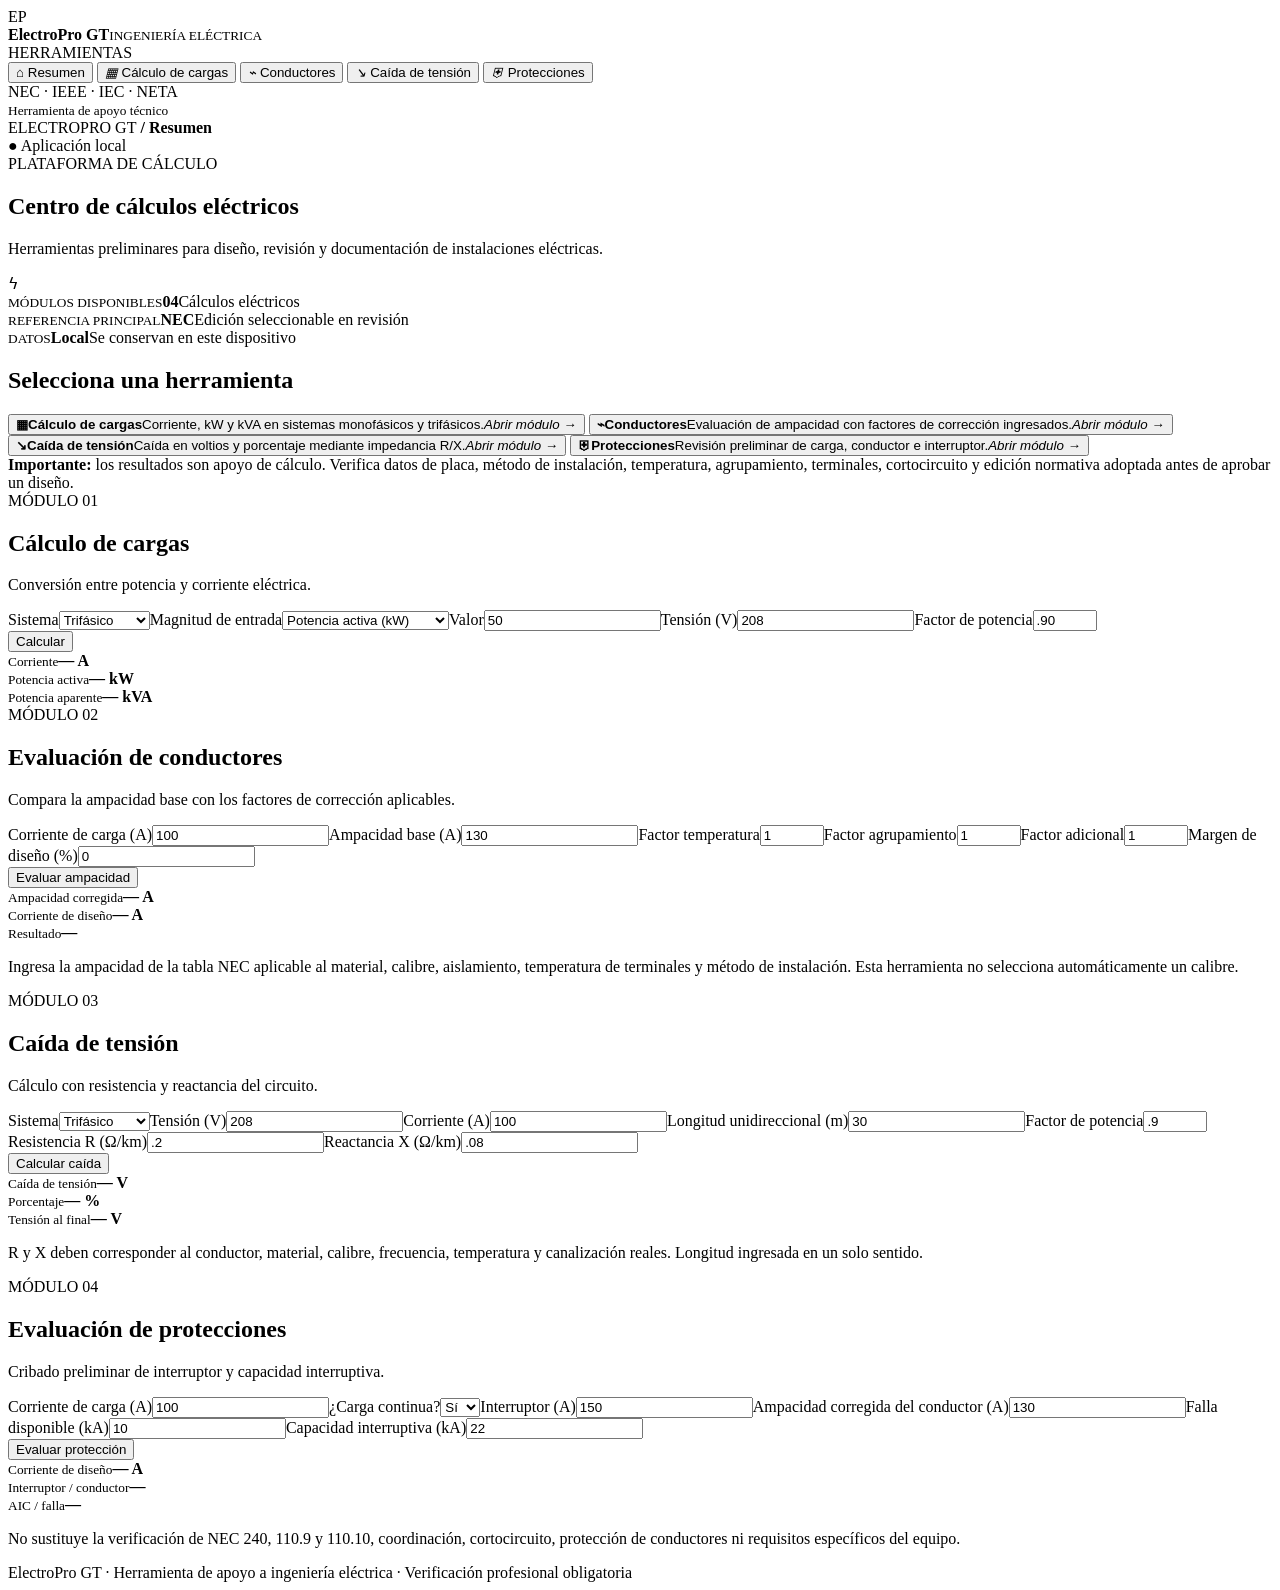
==== index.html @ a1b01190 "Create ElectroPro GT electrical calculations web app" ====
<!doctype html>
<html lang="es">
<head>
<meta charset="utf-8"><meta name="viewport" content="width=device-width,initial-scale=1">
<meta name="theme-color" content="#0b1220"><meta name="description" content="ElectroPro GT - Calculadora de ingeniería eléctrica">
<title>ElectroPro GT | Cálculos eléctricos</title>
<link rel="stylesheet" href="./styles.css">
</head>
<body>
<div class="app">
<aside class="sidebar"><div class="brand"><div class="mark">EP</div><div><b>Electro<span>Pro</span> GT</b><small>INGENIERÍA ELÉCTRICA</small></div></div>
<div class="section-label">HERRAMIENTAS</div><nav id="nav">
<button class="nav active" data-view="inicio"><i>⌂</i> Resumen</button>
<button class="nav" data-view="cargas"><i>▦</i> Cálculo de cargas</button>
<button class="nav" data-view="conductores"><i>⌁</i> Conductores</button>
<button class="nav" data-view="caida"><i>↘</i> Caída de tensión</button>
<button class="nav" data-view="protecciones"><i>⛨</i> Protecciones</button>
</nav><div class="side-foot">NEC · IEEE · IEC · NETA<br><small>Herramienta de apoyo técnico</small></div></aside>
<main><header><div><span class="crumb">ELECTROPRO GT</span><b id="pageTitle"> / Resumen</b></div><span class="online">● Aplicación local</span></header>
<div class="content">
<section class="view show" id="inicio"><div class="hero"><div><span class="eyebrow">PLATAFORMA DE CÁLCULO</span><h1>Centro de cálculos eléctricos</h1><p>Herramientas preliminares para diseño, revisión y documentación de instalaciones eléctricas.</p></div><div class="hero-icon">ϟ</div></div>
<div class="stats"><article><small>MÓDULOS DISPONIBLES</small><strong>04</strong><span>Cálculos eléctricos</span></article><article><small>REFERENCIA PRINCIPAL</small><strong>NEC</strong><span>Edición seleccionable en revisión</span></article><article><small>DATOS</small><strong>Local</strong><span>Se conservan en este dispositivo</span></article></div>
<h2 class="subhead">Selecciona una herramienta</h2><div class="tiles">
<button class="tile" data-go="cargas"><b>▦</b><strong>Cálculo de cargas</strong><span>Corriente, kW y kVA en sistemas monofásicos y trifásicos.</span><em>Abrir módulo →</em></button>
<button class="tile" data-go="conductores"><b>⌁</b><strong>Conductores</strong><span>Evaluación de ampacidad con factores de corrección ingresados.</span><em>Abrir módulo →</em></button>
<button class="tile" data-go="caida"><b>↘</b><strong>Caída de tensión</strong><span>Caída en voltios y porcentaje mediante impedancia R/X.</span><em>Abrir módulo →</em></button>
<button class="tile" data-go="protecciones"><b>⛨</b><strong>Protecciones</strong><span>Revisión preliminar de carga, conductor e interruptor.</span><em>Abrir módulo →</em></button>
</div><div class="notice"><b>Importante:</b> los resultados son apoyo de cálculo. Verifica datos de placa, método de instalación, temperatura, agrupamiento, terminales, cortocircuito y edición normativa adoptada antes de aprobar un diseño.</div></section>
<section class="view" id="cargas"><div class="heading"><div><span class="eyebrow">MÓDULO 01</span><h1>Cálculo de cargas</h1><p>Conversión entre potencia y corriente eléctrica.</p></div></div>
<div class="panel"><div class="form-grid"><label>Sistema<select id="loadPhase"><option value="1">Monofásico</option><option value="3" selected>Trifásico</option></select></label><label>Magnitud de entrada<select id="loadMode"><option value="kw">Potencia activa (kW)</option><option value="kva">Potencia aparente (kVA)</option><option value="a">Corriente (A)</option></select></label><label>Valor<input id="loadValue" type="number" min="0" step="any" value="50"></label><label>Tensión (V)<input id="loadVoltage" type="number" min="1" value="208"></label><label>Factor de potencia<input id="loadPf" type="number" min=".01" max="1" step=".01" value=".90"></label></div><button class="primary" id="calcLoad">Calcular</button><div class="results" id="loadResult"><div><small>Corriente</small><strong>— A</strong></div><div><small>Potencia activa</small><strong>— kW</strong></div><div><small>Potencia aparente</small><strong>— kVA</strong></div></div></div></section>
<section class="view" id="conductores"><div class="heading"><div><span class="eyebrow">MÓDULO 02</span><h1>Evaluación de conductores</h1><p>Compara la ampacidad base con los factores de corrección aplicables.</p></div></div>
<div class="panel"><div class="form-grid"><label>Corriente de carga (A)<input id="condLoad" type="number" min="0" value="100"></label><label>Ampacidad base (A)<input id="condBase" type="number" min="0" value="130"></label><label>Factor temperatura<input id="condTemp" type="number" min="0" max="1" step=".01" value="1"></label><label>Factor agrupamiento<input id="condGroup" type="number" min="0" max="1" step=".01" value="1"></label><label>Factor adicional<input id="condOther" type="number" min="0" max="1" step=".01" value="1"></label><label>Margen de diseño (%)<input id="condMargin" type="number" min="0" value="0"></label></div><button class="primary" id="calcCond">Evaluar ampacidad</button><div class="results" id="condResult"><div><small>Ampacidad corregida</small><strong>— A</strong></div><div><small>Corriente de diseño</small><strong>— A</strong></div><div><small>Resultado</small><strong>—</strong></div></div><p class="hint">Ingresa la ampacidad de la tabla NEC aplicable al material, calibre, aislamiento, temperatura de terminales y método de instalación. Esta herramienta no selecciona automáticamente un calibre.</p></div></section>
<section class="view" id="caida"><div class="heading"><div><span class="eyebrow">MÓDULO 03</span><h1>Caída de tensión</h1><p>Cálculo con resistencia y reactancia del circuito.</p></div></div>
<div class="panel"><div class="form-grid"><label>Sistema<select id="vdPhase"><option value="1">Monofásico</option><option value="3" selected>Trifásico</option></select></label><label>Tensión (V)<input id="vdVoltage" type="number" min="1" value="208"></label><label>Corriente (A)<input id="vdCurrent" type="number" min="0" value="100"></label><label>Longitud unidireccional (m)<input id="vdLength" type="number" min="0" value="30"></label><label>Factor de potencia<input id="vdPf" type="number" min="0" max="1" step=".01" value=".9"></label><label>Resistencia R (Ω/km)<input id="vdR" type="number" min="0" step=".001" value=".2"></label><label>Reactancia X (Ω/km)<input id="vdX" type="number" min="0" step=".001" value=".08"></label></div><button class="primary" id="calcVd">Calcular caída</button><div class="results" id="vdResult"><div><small>Caída de tensión</small><strong>— V</strong></div><div><small>Porcentaje</small><strong>— %</strong></div><div><small>Tensión al final</small><strong>— V</strong></div></div><p class="hint">R y X deben corresponder al conductor, material, calibre, frecuencia, temperatura y canalización reales. Longitud ingresada en un solo sentido.</p></div></section>
<section class="view" id="protecciones"><div class="heading"><div><span class="eyebrow">MÓDULO 04</span><h1>Evaluación de protecciones</h1><p>Cribado preliminar de interruptor y capacidad interruptiva.</p></div></div>
<div class="panel"><div class="form-grid"><label>Corriente de carga (A)<input id="prLoad" type="number" min="0" value="100"></label><label>¿Carga continua?<select id="prContinuous"><option value="yes">Sí</option><option value="no">No</option></select></label><label>Interruptor (A)<input id="prBreaker" type="number" min="0" value="150"></label><label>Ampacidad corregida del conductor (A)<input id="prAmpacity" type="number" min="0" value="130"></label><label>Falla disponible (kA)<input id="prFault" type="number" min="0" step=".1" value="10"></label><label>Capacidad interruptiva (kA)<input id="prAic" type="number" min="0" step=".1" value="22"></label></div><button class="primary" id="calcPr">Evaluar protección</button><div class="results" id="prResult"><div><small>Corriente de diseño</small><strong>— A</strong></div><div><small>Interruptor / conductor</small><strong>—</strong></div><div><small>AIC / falla</small><strong>—</strong></div></div><p class="hint">No sustituye la verificación de NEC 240, 110.9 y 110.10, coordinación, cortocircuito, protección de conductores ni requisitos específicos del equipo.</p></div></section>
<footer>ElectroPro GT · Herramienta de apoyo a ingeniería eléctrica · Verificación profesional obligatoria</footer>
</div></main></div><script src="./app.js"></script></body></html>
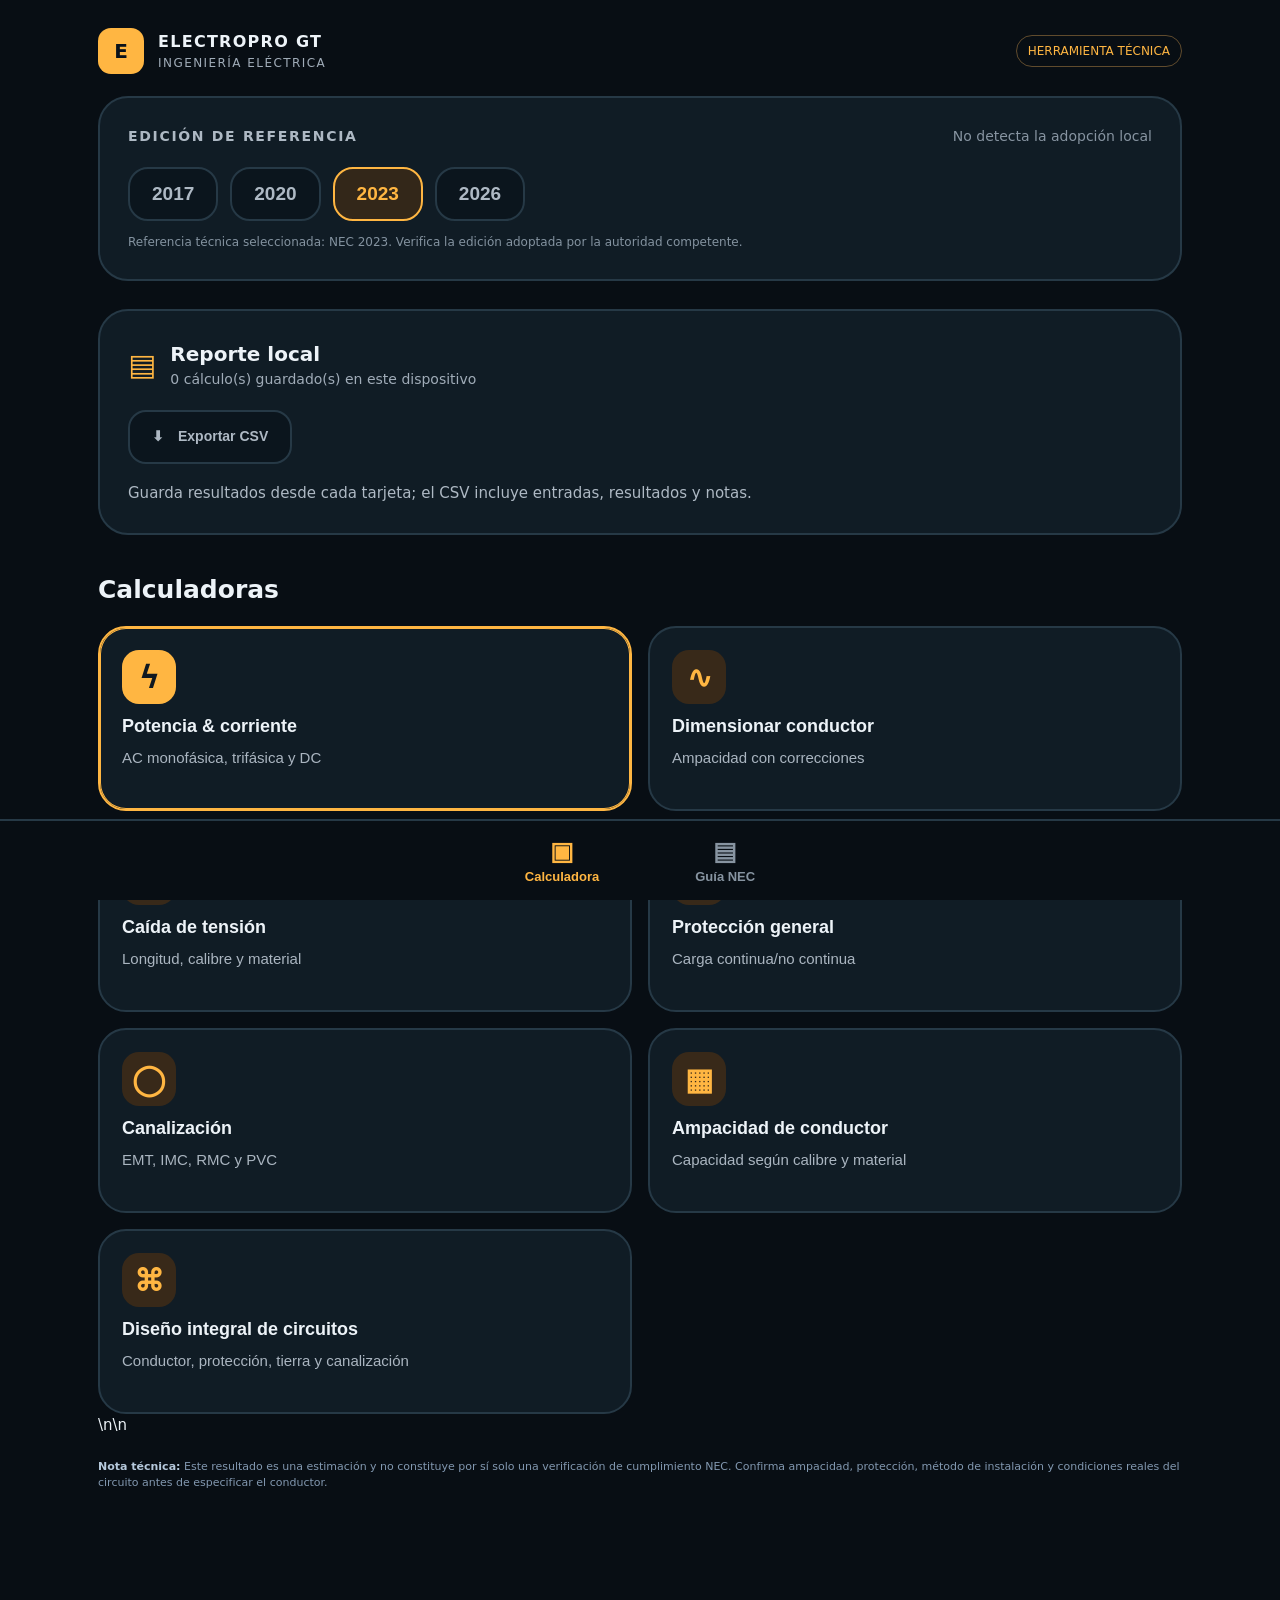
==== commit b597b8cc: "Restaurar diseño original ElectroPro GT de seis calculadoras" ====
--- a/index.html
+++ b/index.html
@@ -2,37 +2,554 @@
 <html lang="es">
 <head>
 <meta charset="utf-8"><meta name="viewport" content="width=device-width,initial-scale=1">
-<meta name="theme-color" content="#0b1220"><meta name="description" content="ElectroPro GT - Calculadora de ingeniería eléctrica">
-<title>ElectroPro GT | Cálculos eléctricos</title>
-<link rel="stylesheet" href="./styles.css">
+<meta name="theme-color" content="#071426"><meta name="description" content="ElectroPro GT — cálculo de caída de tensión en conductores eléctricos.">
+<title>ElectroPro GT | Conductores</title>
+<style>
+:root{color-scheme:dark;--bg:#07111f;--panel:#101f32;--panel2:#142740;--line:#29415c;--text:#edf4fb;--muted:#9eb1c7;--blue:#35a7ff;--cyan:#55d5e8;--green:#43d19e;--warn:#ffc66d}
+*{box-sizing:border-box}body{margin:0;background:radial-gradient(ellipse at 80% 0%,#153454 0%,transparent 42%),var(--bg);color:var(--text);font:15px/1.5 system-ui,-apple-system,Segoe UI,Roboto,Arial,sans-serif}
+.wrap{max-width:1040px;margin:auto;padding:24px 18px 48px}.top{display:flex;align-items:center;gap:14px;margin-bottom:28px}.logo{width:46px;height:46px;border-radius:13px;background:linear-gradient(145deg,#147bc4,#0d3559);display:grid;place-items:center;font-weight:900;font-size:20px;color:white;box-shadow:0 8px 25px #0005}.brand{font-weight:800;letter-spacing:.08em;font-size:16px}.subbrand{color:var(--muted);font-size:12px;letter-spacing:.12em}.tag{margin-left:auto;border:1px solid var(--line);border-radius:999px;padding:6px 11px;color:var(--cyan);font-size:12px}
+h1{font-size:clamp(27px,4vw,38px);line-height:1.12;margin:0 0 9px}.intro{color:var(--muted);max-width:680px;margin:0 0 25px}.layout{display:grid;grid-template-columns:1.15fr .85fr;gap:18px}.card{background:linear-gradient(160deg,#12243a,#0d1a2b);border:1px solid var(--line);border-radius:18px;padding:22px;box-shadow:0 18px 45px #0002}.card h2{font-size:16px;margin:0 0 18px}.fields{display:grid;grid-template-columns:1fr 1fr;gap:15px}.field{min-width:0}.field.full{grid-column:1/-1}label{display:block;color:#c5d4e4;font-size:13px;margin:0 0 7px}input,select{width:100%;background:#081626;color:var(--text);border:1px solid #34506c;border-radius:10px;padding:12px 11px;font:inherit;outline:none}input:focus,select:focus{border-color:var(--blue);box-shadow:0 0 0 3px #35a7ff22}.hint{font-size:11px;color:var(--muted);margin-top:5px}.actions{display:flex;gap:10px;margin-top:19px;flex-wrap:wrap}button{border:0;border-radius:10px;padding:12px 17px;font-weight:750;font-size:14px;cursor:pointer}.primary{background:linear-gradient(100deg,#168de0,#20b5d1);color:#031321}.secondary{background:#1a2e45;color:#d7e5f3;border:1px solid var(--line)}.result{display:flex;flex-direction:column;gap:14px}.metric{background:#091827;border:1px solid var(--line);border-radius:13px;padding:16px}.metric .k{font-size:12px;color:var(--muted)}.metric .v{font-size:clamp(25px,4vw,34px);font-weight:800;letter-spacing:-.03em;margin-top:3px}.metric .unit{font-size:13px;color:var(--muted);font-weight:500}.split{display:grid;grid-template-columns:1fr 1fr;gap:10px}.note{border-left:3px solid var(--cyan);padding:10px 12px;background:#0b1c2d;border-radius:0 9px 9px 0;color:var(--muted);font-size:12px}.status{font-size:13px;color:var(--green);font-weight:700}.status.warn{color:var(--warn)}.foot{margin-top:22px;color:#8298b0;font-size:11px}.foot strong{color:#b6c9dc}.hidden{display:none}
+:root{--bg:#080e14;--panel:#101c25;--panel2:#172630;--line:#263946;--text:#edf3f8;--muted:#a0acb8;--accent:#ffb642;--accent-dark:#382716}
+body{background:#080e14}
+.wrap{max-width:1120px;padding:28px 18px 110px}
+.top{margin-bottom:22px}.logo{background:var(--accent);color:#09111a;box-shadow:none}.tag{color:var(--accent);border-color:#604b2d}
+.reference-card,.report-card{background:#101c25;border:2px solid #263946;border-radius:30px;padding:28px;margin:0 0 28px}
+.reference-head{display:flex;justify-content:space-between;gap:12px;color:#aeb9c4;font-size:14px;letter-spacing:.12em}
+.reference-head span{letter-spacing:0;color:#8794a1}
+.edition-list{display:flex;gap:12px;flex-wrap:wrap;margin-top:20px}
+.edition{background:#0b151d;border:2px solid #263946;color:#aeb9c4;border-radius:20px;padding:14px 22px;font-size:19px}
+.edition.active{border-color:var(--accent);background:#332719;color:var(--accent)}
+.edition-note{font-size:12px;color:#8493a0;margin-top:12px}
+.report-heading{display:flex;align-items:center;gap:14px;font-size:20px}.report-heading>div>div{font-size:14px;color:var(--muted);font-weight:400}
+.report-icon{font-size:30px;color:var(--accent)}.export-btn{margin-top:20px;background:#0b151d;color:#aeb9c4;border:2px solid #263946;border-radius:18px;padding:16px 22px}
+.report-card p{color:#aeb9c4;margin:18px 0 0}
+.section-title{font-size:25px;margin:36px 0 18px}
+.calculator-grid{display:grid;grid-template-columns:repeat(2,minmax(0,1fr));gap:16px}
+.calc-tile{min-height:185px;text-align:left;background:#101c25;border:2px solid #263946;border-radius:28px;padding:22px;display:flex;flex-direction:column;align-items:flex-start;gap:12px;color:var(--text)}
+.calc-tile.selected{border-color:var(--accent);box-shadow:inset 0 0 0 1px var(--accent)}
+.tile-icon{width:54px;height:54px;border-radius:17px;background:#382919;color:var(--accent);display:grid;place-items:center;font-size:30px;font-weight:800}
+.calc-tile.selected .tile-icon{background:var(--accent);color:#101820}
+.calc-tile strong{font-size:18px}.calc-tile>span:last-child{font-size:15px;color:#aab5c0;font-weight:400}
+.conduit-row{display:grid;grid-template-columns:1.1fr 1.2fr .8fr auto;gap:10px;align-items:end;padding:12px;background:#0b151d;border:1px solid #263946;border-radius:14px;margin-top:10px}
+.conduit-row label{font-size:12px}.conduit-row button{padding:10px 13px}.conduit-rows{width:100%}
+@media(max-width:520px){.conduit-row{grid-template-columns:1fr 1fr}.conduit-row .field:first-child{grid-column:1/-1}}
+.workspace-head{display:flex;align-items:center;gap:14px;flex-wrap:wrap;margin:12px 0 18px}.workspace-head span{font-weight:800;font-size:19px;flex:1}.save-result{background:var(--accent);color:#101820}
+.bottom-nav{position:fixed;z-index:20;bottom:0;left:0;right:0;display:flex;justify-content:center;gap:60px;background:#080e14;border-top:2px solid #263946;padding:12px 18px calc(12px + env(safe-area-inset-bottom))}
+.nav-item{background:transparent;color:#8794a1;display:flex;flex-direction:column;align-items:center;gap:3px;padding:4px 18px;font-size:13px}
+.nav-item span{font-size:25px}.nav-item.active{color:var(--accent)}
+.guide-panel{margin-top:16px}.guide-item{padding:15px 4px;border-bottom:1px solid #263946;display:flex;flex-direction:column;gap:4px}.guide-item span{color:var(--muted);font-size:14px}
+#calculatorWorkspace>.card,#calculatorWorkspace>section{margin-top:16px}
+@media(max-width:760px){.wrap{padding:18px 14px 110px}.reference-card,.report-card{padding:22px;border-radius:26px}.calculator-grid{gap:12px}.calc-tile{min-height:170px;padding:18px;border-radius:24px}.calc-tile strong{font-size:16px}.calc-tile>span:last-child{font-size:13px}.reference-head{font-size:12px}.edition{padding:12px 18px}}
+@media(max-width:420px){.calculator-grid{grid-template-columns:repeat(2,minmax(0,1fr))}.calc-tile{min-height:170px;padding:14px}.tile-icon{width:48px;height:48px}.edition-list{gap:8px}.edition{padding:10px 14px;font-size:16px}.workspace-head span{flex-basis:100%}}
+@media(max-width:760px){.layout{grid-template-columns:1fr}.wrap{padding:18px 14px 36px}.card{padding:18px}.tag{font-size:10px}.fields{gap:12px}}
+@media(max-width:420px){.fields{grid-template-columns:1fr}.field.full{grid-column:auto}.tag{display:none}}
+</style>
 </head>
-<body>
-<div class="app">
-<aside class="sidebar"><div class="brand"><div class="mark">EP</div><div><b>Electro<span>Pro</span> GT</b><small>INGENIERÍA ELÉCTRICA</small></div></div>
-<div class="section-label">HERRAMIENTAS</div><nav id="nav">
-<button class="nav active" data-view="inicio"><i>⌂</i> Resumen</button>
-<button class="nav" data-view="cargas"><i>▦</i> Cálculo de cargas</button>
-<button class="nav" data-view="conductores"><i>⌁</i> Conductores</button>
-<button class="nav" data-view="caida"><i>↘</i> Caída de tensión</button>
-<button class="nav" data-view="protecciones"><i>⛨</i> Protecciones</button>
-</nav><div class="side-foot">NEC · IEEE · IEC · NETA<br><small>Herramienta de apoyo técnico</small></div></aside>
-<main><header><div><span class="crumb">ELECTROPRO GT</span><b id="pageTitle"> / Resumen</b></div><span class="online">● Aplicación local</span></header>
-<div class="content">
-<section class="view show" id="inicio"><div class="hero"><div><span class="eyebrow">PLATAFORMA DE CÁLCULO</span><h1>Centro de cálculos eléctricos</h1><p>Herramientas preliminares para diseño, revisión y documentación de instalaciones eléctricas.</p></div><div class="hero-icon">ϟ</div></div>
-<div class="stats"><article><small>MÓDULOS DISPONIBLES</small><strong>04</strong><span>Cálculos eléctricos</span></article><article><small>REFERENCIA PRINCIPAL</small><strong>NEC</strong><span>Edición seleccionable en revisión</span></article><article><small>DATOS</small><strong>Local</strong><span>Se conservan en este dispositivo</span></article></div>
-<h2 class="subhead">Selecciona una herramienta</h2><div class="tiles">
-<button class="tile" data-go="cargas"><b>▦</b><strong>Cálculo de cargas</strong><span>Corriente, kW y kVA en sistemas monofásicos y trifásicos.</span><em>Abrir módulo →</em></button>
-<button class="tile" data-go="conductores"><b>⌁</b><strong>Conductores</strong><span>Evaluación de ampacidad con factores de corrección ingresados.</span><em>Abrir módulo →</em></button>
-<button class="tile" data-go="caida"><b>↘</b><strong>Caída de tensión</strong><span>Caída en voltios y porcentaje mediante impedancia R/X.</span><em>Abrir módulo →</em></button>
-<button class="tile" data-go="protecciones"><b>⛨</b><strong>Protecciones</strong><span>Revisión preliminar de carga, conductor e interruptor.</span><em>Abrir módulo →</em></button>
-</div><div class="notice"><b>Importante:</b> los resultados son apoyo de cálculo. Verifica datos de placa, método de instalación, temperatura, agrupamiento, terminales, cortocircuito y edición normativa adoptada antes de aprobar un diseño.</div></section>
-<section class="view" id="cargas"><div class="heading"><div><span class="eyebrow">MÓDULO 01</span><h1>Cálculo de cargas</h1><p>Conversión entre potencia y corriente eléctrica.</p></div></div>
-<div class="panel"><div class="form-grid"><label>Sistema<select id="loadPhase"><option value="1">Monofásico</option><option value="3" selected>Trifásico</option></select></label><label>Magnitud de entrada<select id="loadMode"><option value="kw">Potencia activa (kW)</option><option value="kva">Potencia aparente (kVA)</option><option value="a">Corriente (A)</option></select></label><label>Valor<input id="loadValue" type="number" min="0" step="any" value="50"></label><label>Tensión (V)<input id="loadVoltage" type="number" min="1" value="208"></label><label>Factor de potencia<input id="loadPf" type="number" min=".01" max="1" step=".01" value=".90"></label></div><button class="primary" id="calcLoad">Calcular</button><div class="results" id="loadResult"><div><small>Corriente</small><strong>— A</strong></div><div><small>Potencia activa</small><strong>— kW</strong></div><div><small>Potencia aparente</small><strong>— kVA</strong></div></div></div></section>
-<section class="view" id="conductores"><div class="heading"><div><span class="eyebrow">MÓDULO 02</span><h1>Evaluación de conductores</h1><p>Compara la ampacidad base con los factores de corrección aplicables.</p></div></div>
-<div class="panel"><div class="form-grid"><label>Corriente de carga (A)<input id="condLoad" type="number" min="0" value="100"></label><label>Ampacidad base (A)<input id="condBase" type="number" min="0" value="130"></label><label>Factor temperatura<input id="condTemp" type="number" min="0" max="1" step=".01" value="1"></label><label>Factor agrupamiento<input id="condGroup" type="number" min="0" max="1" step=".01" value="1"></label><label>Factor adicional<input id="condOther" type="number" min="0" max="1" step=".01" value="1"></label><label>Margen de diseño (%)<input id="condMargin" type="number" min="0" value="0"></label></div><button class="primary" id="calcCond">Evaluar ampacidad</button><div class="results" id="condResult"><div><small>Ampacidad corregida</small><strong>— A</strong></div><div><small>Corriente de diseño</small><strong>— A</strong></div><div><small>Resultado</small><strong>—</strong></div></div><p class="hint">Ingresa la ampacidad de la tabla NEC aplicable al material, calibre, aislamiento, temperatura de terminales y método de instalación. Esta herramienta no selecciona automáticamente un calibre.</p></div></section>
-<section class="view" id="caida"><div class="heading"><div><span class="eyebrow">MÓDULO 03</span><h1>Caída de tensión</h1><p>Cálculo con resistencia y reactancia del circuito.</p></div></div>
-<div class="panel"><div class="form-grid"><label>Sistema<select id="vdPhase"><option value="1">Monofásico</option><option value="3" selected>Trifásico</option></select></label><label>Tensión (V)<input id="vdVoltage" type="number" min="1" value="208"></label><label>Corriente (A)<input id="vdCurrent" type="number" min="0" value="100"></label><label>Longitud unidireccional (m)<input id="vdLength" type="number" min="0" value="30"></label><label>Factor de potencia<input id="vdPf" type="number" min="0" max="1" step=".01" value=".9"></label><label>Resistencia R (Ω/km)<input id="vdR" type="number" min="0" step=".001" value=".2"></label><label>Reactancia X (Ω/km)<input id="vdX" type="number" min="0" step=".001" value=".08"></label></div><button class="primary" id="calcVd">Calcular caída</button><div class="results" id="vdResult"><div><small>Caída de tensión</small><strong>— V</strong></div><div><small>Porcentaje</small><strong>— %</strong></div><div><small>Tensión al final</small><strong>— V</strong></div></div><p class="hint">R y X deben corresponder al conductor, material, calibre, frecuencia, temperatura y canalización reales. Longitud ingresada en un solo sentido.</p></div></section>
-<section class="view" id="protecciones"><div class="heading"><div><span class="eyebrow">MÓDULO 04</span><h1>Evaluación de protecciones</h1><p>Cribado preliminar de interruptor y capacidad interruptiva.</p></div></div>
-<div class="panel"><div class="form-grid"><label>Corriente de carga (A)<input id="prLoad" type="number" min="0" value="100"></label><label>¿Carga continua?<select id="prContinuous"><option value="yes">Sí</option><option value="no">No</option></select></label><label>Interruptor (A)<input id="prBreaker" type="number" min="0" value="150"></label><label>Ampacidad corregida del conductor (A)<input id="prAmpacity" type="number" min="0" value="130"></label><label>Falla disponible (kA)<input id="prFault" type="number" min="0" step=".1" value="10"></label><label>Capacidad interruptiva (kA)<input id="prAic" type="number" min="0" step=".1" value="22"></label></div><button class="primary" id="calcPr">Evaluar protección</button><div class="results" id="prResult"><div><small>Corriente de diseño</small><strong>— A</strong></div><div><small>Interruptor / conductor</small><strong>—</strong></div><div><small>AIC / falla</small><strong>—</strong></div></div><p class="hint">No sustituye la verificación de NEC 240, 110.9 y 110.10, coordinación, cortocircuito, protección de conductores ni requisitos específicos del equipo.</p></div></section>
-<footer>ElectroPro GT · Herramienta de apoyo a ingeniería eléctrica · Verificación profesional obligatoria</footer>
-</div></main></div><script src="./app.js"></script></body></html>+<body><main class="wrap">
+<header class="top"><div class="logo">E</div><div><div class="brand">ELECTROPRO GT</div><div class="subbrand">INGENIERÍA ELÉCTRICA</div></div><div class="tag">HERRAMIENTA TÉCNICA</div></header>
+<section id="homeDashboard">
+<div class="reference-card">
+<div class="reference-head"><strong>EDICIÓN DE REFERENCIA</strong><span>No detecta la adopción local</span></div>
+<div class="edition-list">
+<button class="edition" data-edition="2017">2017</button><button class="edition" data-edition="2020">2020</button><button class="edition active" data-edition="2023">2023</button><button class="edition" data-edition="2026">2026</button>
+</div>
+<div class="edition-note" id="editionNote">Referencia técnica seleccionada: NEC 2023. Verifica la edición adoptada por la autoridad competente.</div>
+</div>
+<div class="report-card">
+<div class="report-heading"><span class="report-icon">▤</span><div><strong>Reporte local</strong><div id="savedCount">0 cálculo(s) guardado(s) en este dispositivo</div></div></div>
+<button class="export-btn" id="exportCsv">⬇　Exportar CSV</button>
+<p>Guarda resultados desde cada tarjeta; el CSV incluye entradas, resultados y notas.</p>
+</div>
+<h2 class="section-title">Calculadoras</h2>
+<div class="calculator-grid">
+<button class="calc-tile selected" data-panel="power"><span class="tile-icon">ϟ</span><strong>Potencia &amp; corriente</strong><span>AC monofásica, trifásica y DC</span></button>
+<button class="calc-tile" data-panel="correction"><span class="tile-icon">∿</span><strong>Dimensionar conductor</strong><span>Ampacidad con correcciones</span></button>
+<button class="calc-tile" data-panel="voltage"><span class="tile-icon">⌁</span><strong>Caída de tensión</strong><span>Longitud, calibre y material</span></button>
+<button class="calc-tile" data-panel="protection"><span class="tile-icon">⬟</span><strong>Protección general</strong><span>Carga continua/no continua</span></button>
+<button class="calc-tile" data-panel="conduit"><span class="tile-icon">◯</span><strong>Canalización</strong><span>EMT, IMC, RMC y PVC</span></button>
+<button class="calc-tile" data-panel="ampacity"><span class="tile-icon">▦</span><strong>Ampacidad de conductor</strong><span>Capacidad según calibre y material</span></button>
+<button class="calc-tile" data-panel="integral"><span class="tile-icon">⌘</span><strong>Diseño integral de circuitos</strong><span>Conductor, protección, tierra y canalización</span></button>
+</div>
+</section>
+<section id="guidePanel" class="card hidden guide-panel">
+<h2>Guía NEC</h2><p class="intro">Referencias técnicas para apoyar la consulta y el diseño eléctrico.</p>
+<div class="guide-item"><strong>Artículo 110</strong><span>Requisitos generales, conexiones y espacios de trabajo.</span></div>
+<div class="guide-item"><strong>Artículo 210</strong><span>Circuitos derivados y protección.</span></div>
+<div class="guide-item"><strong>Artículo 215</strong><span>Alimentadores.</span></div>
+<div class="guide-item"><strong>Artículo 240</strong><span>Protección contra sobrecorriente.</span></div>
+<div class="guide-item"><strong>Artículo 250</strong><span>Puesta a tierra y unión.</span></div>
+<div class="guide-item"><strong>Capítulo 9</strong><span>Tablas de áreas y llenado de canalizaciones.</span></div>
+<p class="note">Esta guía es un índice de consulta, no reproduce el texto normativo. Utiliza una copia legal de la edición NEC aplicable y confirma requisitos locales.</p>
+</section>
+<div id="calculatorWorkspace" class="hidden">
+<div class="workspace-head"><button class="secondary" id="backHome">← Volver a calculadoras</button><span id="workspaceTitle">Calculadora</span><button class="primary save-result" id="saveLocal">Guardar cálculo</button></div>
+<div id="voltagePanel">
+<p class="intro">Ingresa la longitud unidireccional en metros y los parámetros del circuito para obtener la caída estimada.</p>
+<div class="layout">
+<section class="card"><h2>Parámetros del circuito</h2>
+<div class="fields">
+<div class="field"><label for="system">Sistema</label><select id="system"><option value="1">Monofásico</option><option value="3">Trifásico</option></select></div>
+<div class="field"><label for="material">Material del conductor</label><select id="material"><option value="12.9">Cobre — 75 °C</option><option value="21.2">Aluminio — 75 °C</option></select></div>
+<div class="field full"><label for="conductorType">Tipo de conductor / aislamiento</label><select id="conductorType"><option value="THHN/THWN-2">THHN/THWN-2</option><option value="XHHW-2">XHHW-2</option><option value="RHW-2">RHW-2</option><option value="USE-2">USE-2</option><option value="TW">TW</option><option value="Otro">Otro</option></select><div class="hint">Identificación del tipo de conductor. La selección no modifica todavía la constante K del cálculo.</div></div>
+<div class="field"><label for="voltage">Tensión del sistema (V)</label><input id="voltage" type="number" min="1" step="any" value="240"></div>
+<div class="field"><label for="current">Corriente (A)</label><input id="current" type="number" min="0" step="any" value="40"></div>
+<div class="field"><label for="length">Longitud unidireccional (m)</label><input id="length" type="number" min="0" step="any" value="30.48"><div class="hint">Distancia de recorrido en un solo sentido.</div></div>
+<div class="field"><label for="gauge">Calibre del conductor</label><select id="gauge">
+<option value="4110">14 AWG</option><option value="6530">12 AWG</option><option value="10380">10 AWG</option><option value="16510">8 AWG</option><option value="26240">6 AWG</option><option value="41740">4 AWG</option><option value="52620">3 AWG</option><option value="66360" selected>2 AWG</option><option value="83690">1 AWG</option><option value="105600">1/0 AWG</option><option value="133100">2/0 AWG</option><option value="167800">3/0 AWG</option><option value="211600">4/0 AWG</option><option value="250000">250 kcmil</option><option value="300000">300 kcmil</option><option value="350000">350 kcmil</option><option value="400000">400 kcmil</option><option value="500000">500 kcmil</option><option value="600000">600 kcmil</option><option value="700000">700 kcmil</option><option value="750000">750 kcmil</option><option value="800000">800 kcmil</option><option value="900000">900 kcmil</option><option value="1000000">1000 kcmil</option><option value="custom">Otro / ingresar área manualmente</option>
+</select><div class="hint">Selecciona el calibre AWG o kcmil; el área se cargará automáticamente.</div></div>
+<div class="field"><label for="area">Área del conductor (CM)</label><input id="area" type="number" min="1" step="any" value="66360"><div class="hint">Área en circular mils (CM). Puedes editarla si seleccionas “Otro”.</div></div>
+</div><div class="actions"><button class="primary" id="calc">Calcular caída</button><button class="secondary" id="reset">Restablecer</button></div>
+</section>
+<aside class="card result"><h2>Resultado del cálculo</h2>
+<div class="metric"><div class="k">Caída de tensión</div><div class="v" id="drop">— <span class="unit">V</span></div></div>
+<div class="split"><div class="metric"><div class="k">Caída porcentual</div><div class="v" id="percent">—<span class="unit"> %</span></div></div><div class="metric"><div class="k">Tensión estimada al extremo</div><div class="v" id="endvoltage">— <span class="unit">V</span></div></div></div>
+<div id="status" class="status">Ingresa los datos y calcula.</div>
+<div class="note">Estimación resistiva con K = 12.9 para cobre y K = 21.2 para aluminio. No incluye reactancia, temperatura real de operación, agrupamiento ni factores de corrección de ampacidad.</div>
+</aside></div>
+</div>
+<section id="powerPanel" class="card hidden" style="margin-top:20px">
+<h2>Cálculo de potencia y corriente</h2>
+<p class="intro" style="margin:0 0 18px">Calcula la potencia a partir de la corriente disponible o calcula la corriente a partir de la potencia conocida.</p>
+<div class="fields">
+<div class="field"><label for="pcMode">¿Qué deseas calcular?</label><select id="pcMode"><option value="power">Potencia (conozco la corriente)</option><option value="current">Corriente (conozco la potencia)</option></select></div>
+<div class="field"><label for="pcSystem">Tipo de sistema</label><select id="pcSystem"><option value="dc">Corriente continua (DC)</option><option value="1">Monofásico AC</option><option value="3">Trifásico AC</option></select></div>
+<div class="field"><label for="pcVoltage">Tensión (V)</label><input id="pcVoltage" type="number" min="0.001" step="any" value="240"></div>
+<div class="field" id="pcCurrentField"><label for="pcCurrent">Corriente (A)</label><input id="pcCurrent" type="number" min="0" step="any" value="10"></div>
+<div class="field hidden" id="pcPowerField"><label for="pcPower">Potencia activa (kW)</label><input id="pcPower" type="number" min="0" step="any" value="2.4"></div>
+<div class="field" id="pcPfField"><label for="pcPf">Factor de potencia (FP)</label><input id="pcPf" type="number" min="0.01" max="1" step="0.01" value="0.90"><div class="hint">Requerido para sistemas de corriente alterna. Rango: 0.01 a 1.00.</div></div>
+</div>
+<div class="actions"><button class="primary" id="pcCalc">Calcular</button><button class="secondary" id="pcReset">Restablecer</button></div>
+<div class="split" style="margin-top:16px">
+<div class="metric"><div class="k" id="pcResultLabel">Potencia activa</div><div class="v" id="pcResult">— <span class="unit">kW</span></div></div>
+<div class="metric"><div class="k" id="pcSecondaryLabel">Potencia aparente</div><div class="v" id="pcSecondary">— <span class="unit">kVA</span></div></div>
+</div>
+<div id="pcStatus" class="status">Ingresa los datos y calcula.</div>
+<div class="note">Fórmulas: DC: P = V × I. Monofásico AC: P = V × I × FP. Trifásico AC: P = √3 × V × I × FP. Para corriente, se despeja I. En trifásico se utiliza tensión entre líneas. No se considera eficiencia del equipo.</div>
+</section>
+<section id="ampacityPanel" class="card hidden" style="margin-top:20px">
+<h2>Capacidad de corriente del conductor</h2>
+<p class="intro" style="margin:0 0 18px">Consulta la ampacidad tabulada según el calibre, material y temperatura nominal del aislamiento.</p>
+<div class="fields">
+<div class="field"><label for="ampMaterial">Material del conductor</label><select id="ampMaterial"><option value="cu">Cobre</option><option value="al">Aluminio</option></select></div>
+<div class="field"><label for="ampGauge">Calibre del conductor</label><select id="ampGauge">
+<option value="14">14 AWG</option><option value="12">12 AWG</option><option value="10">10 AWG</option><option value="8">8 AWG</option><option value="6">6 AWG</option><option value="4">4 AWG</option><option value="3">3 AWG</option><option value="2">2 AWG</option><option value="1">1 AWG</option><option value="1/0">1/0 AWG</option><option value="2/0">2/0 AWG</option><option value="3/0">3/0 AWG</option><option value="4/0">4/0 AWG</option><option value="250">250 kcmil</option><option value="300">300 kcmil</option><option value="350">350 kcmil</option><option value="400">400 kcmil</option><option value="500">500 kcmil</option><option value="600">600 kcmil</option><option value="700">700 kcmil</option><option value="750">750 kcmil</option><option value="800">800 kcmil</option><option value="900">900 kcmil</option><option value="1000">1000 kcmil</option>
+</select></div>
+<div class="field"><label for="ampTemp">Temperatura nominal del conductor</label><select id="ampTemp"><option value="0">60 °C</option><option value="1" selected>75 °C</option><option value="2">90 °C</option></select></div>
+</div>
+<div class="actions"><button class="primary" id="ampCalc">Consultar capacidad</button><button class="secondary" id="ampReset">Restablecer</button></div>
+<div class="split" style="margin-top:16px">
+<div class="metric"><div class="k">Capacidad de corriente tabulada</div><div class="v" id="ampResult">— <span class="unit">A</span></div></div>
+<div class="metric"><div class="k">Selección consultada</div><div class="v" id="ampSelection" style="font-size:18px">—</div></div>
+</div>
+<div id="ampStatus" class="status">Selecciona las características del conductor.</div>
+<div class="note">Referencia: NEC 2023, Tabla 310.16, condiciones de referencia de 30 °C ambiente, no más de tres conductores portadores de corriente en canalización/cable o enterramiento directo. Los valores son ampacidades tabuladas, no necesariamente la corriente final permitida en la instalación.</div>
+<div class="note" style="margin-top:10px">La ampacidad final puede estar limitada por la temperatura de terminales (NEC 110.14(C)), correcciones por temperatura ambiente y agrupamiento (310.15), número de conductores portadores de corriente y reglas específicas del circuito. Para conductores pequeños también aplican restricciones de protección y uso. No uses automáticamente la columna de 90 °C como capacidad final.</div>
+</section>
+<section id="correctionPanel" class="card hidden" style="margin-top:20px">
+<h2>Corrección de capacidad de corriente</h2>
+<p class="intro" style="margin:0 0 18px">Calcula la ampacidad corregida por temperatura ambiente y cantidad de conductores portadores de corriente, con verificación del límite de temperatura de terminales.</p>
+<div class="fields">
+<div class="field"><label for="corrMaterial">Material</label><select id="corrMaterial"><option value="cu">Cobre</option><option value="al">Aluminio</option></select></div>
+<div class="field"><label for="corrGauge">Calibre</label><select id="corrGauge">
+<option value="14">14 AWG</option><option value="12">12 AWG</option><option value="10">10 AWG</option><option value="8">8 AWG</option><option value="6">6 AWG</option><option value="4">4 AWG</option><option value="3">3 AWG</option><option value="2" selected>2 AWG</option><option value="1">1 AWG</option><option value="1/0">1/0 AWG</option><option value="2/0">2/0 AWG</option><option value="3/0">3/0 AWG</option><option value="4/0">4/0 AWG</option><option value="250">250 kcmil</option><option value="300">300 kcmil</option><option value="350">350 kcmil</option><option value="400">400 kcmil</option><option value="500">500 kcmil</option><option value="600">600 kcmil</option><option value="700">700 kcmil</option><option value="750">750 kcmil</option><option value="800">800 kcmil</option><option value="900">900 kcmil</option><option value="1000">1000 kcmil</option>
+</select></div>
+<div class="field"><label for="corrInsulation">Temperatura nominal del aislamiento</label><select id="corrInsulation"><option value="0">60 °C</option><option value="1" selected>75 °C</option><option value="2">90 °C</option></select></div>
+<div class="field"><label for="corrAmbient">Temperatura ambiente (°C)</label><input id="corrAmbient" type="number" min="-10" max="85" step="1" value="40"><div class="hint">Temperatura del ambiente alrededor de la canalización/cable.</div></div>
+<div class="field"><label for="corrConductors">Conductores portadores de corriente</label><select id="corrConductors"><option value="1">1 a 3</option><option value="0.8" selected>4 a 6</option><option value="0.7">7 a 9</option><option value="0.5">10 a 20</option><option value="0.45">21 a 30</option><option value="0.4">31 a 40</option><option value="0.35">41 o más</option></select><div class="hint">No cuentes neutros que cumplan las condiciones para no considerarse portadores de corriente.</div></div>
+<div class="field"><label for="corrTerminal">Temperatura nominal de terminales</label><select id="corrTerminal"><option value="0">60 °C</option><option value="1" selected>75 °C</option><option value="2">90 °C</option></select><div class="hint">Confirma la clasificación marcada en el equipo y NEC 110.14(C).</div></div>
+</div>
+<div class="actions"><button class="primary" id="corrCalc">Calcular corrección</button><button class="secondary" id="corrReset">Restablecer</button></div>
+<div class="split" style="margin-top:16px">
+<div class="metric"><div class="k">Ampacidad tabulada</div><div class="v" id="corrBase">— <span class="unit">A</span></div></div>
+<div class="metric"><div class="k">Factor combinado</div><div class="v" id="corrFactor">—</div></div>
+<div class="metric"><div class="k">Ampacidad corregida</div><div class="v" id="corrAdjusted">— <span class="unit">A</span></div></div>
+<div class="metric"><div class="k">Límite por terminal</div><div class="v" id="corrTerminalLimit">— <span class="unit">A</span></div></div>
+</div>
+<div class="metric" style="margin-top:10px"><div class="k">Capacidad final de referencia (menor de los dos límites)</div><div class="v" id="corrFinal">— <span class="unit">A</span></div></div>
+<div id="corrStatus" class="status">Ingresa las condiciones de instalación.</div>
+<div class="note">Criterio de referencia: NEC 2023, Tabla 310.16, factores de corrección por temperatura ambiente de la Tabla 310.15(B)(1)(1) y factores de ajuste por cantidad de conductores portadores de corriente de 310.15(C)(1). Se aplica ampacidad de la columna seleccionada × factor de temperatura × factor de agrupamiento.</div>
+<div class="note" style="margin-top:10px">La capacidad final se limita además por la ampacidad correspondiente a la temperatura de terminales seleccionada. No incluye temperatura de suelo, resistividad térmica, instalación en techo expuesto al sol, bandejas, cables multiconductores especiales, carga continua al 125 %, protección contra sobrecorriente ni excepciones del NEC. Requiere revisión de ingeniería antes de usar en diseño.</div>
+</section>
+<section id="protectionPanel" class="card hidden" style="margin-top:20px">
+<h2>Dimensionamiento de protección contra sobrecorriente</h2>
+<p class="intro" style="margin:0 0 18px">Determina una capacidad nominal preliminar de interruptor o fusible a partir de las corrientes de carga continua y no continua.</p>
+<div class="fields">
+<div class="field"><label for="protContinuous">Corriente de carga continua (A)</label><input id="protContinuous" type="number" min="0" step="any" value="0"><div class="hint">Carga prevista para operar durante 3 horas o más.</div></div>
+<div class="field"><label for="protNoncontinuous">Corriente de carga no continua (A)</label><input id="protNoncontinuous" type="number" min="0" step="any" value="40"><div class="hint">Carga que no cumple la definición de carga continua.</div></div>
+<div class="field"><label for="protDevice">Tipo de dispositivo</label><select id="protDevice"><option value="breaker">Interruptor automático</option><option value="fuse">Fusible</option></select></div>
+<div class="field"><label for="protMaterial">Material del conductor</label><select id="protMaterial"><option value="cu">Cobre</option><option value="al">Aluminio</option></select></div>
+<div class="field"><label for="protGauge">Calibre del conductor</label><select id="protGauge"><option value="14">14 AWG</option><option value="12">12 AWG</option><option value="10">10 AWG</option><option value="8">8 AWG</option><option value="6">6 AWG</option><option value="4">4 AWG</option><option value="3">3 AWG</option><option value="2" selected>2 AWG</option><option value="1">1 AWG</option><option value="1/0">1/0 AWG</option><option value="2/0">2/0 AWG</option><option value="3/0">3/0 AWG</option><option value="4/0">4/0 AWG</option><option value="250">250 kcmil</option><option value="300">300 kcmil</option><option value="350">350 kcmil</option><option value="400">400 kcmil</option><option value="500">500 kcmil</option><option value="600">600 kcmil</option><option value="700">700 kcmil</option><option value="750">750 kcmil</option><option value="800">800 kcmil</option><option value="900">900 kcmil</option><option value="1000">1000 kcmil</option></select></div>
+<div class="field"><label for="protInsulation">Temperatura nominal del aislamiento</label><select id="protInsulation"><option value="0">60 °C</option><option value="1" selected>75 °C</option><option value="2">90 °C</option></select></div>
+<div class="field"><label for="protAmbient">Temperatura ambiente (°C)</label><input id="protAmbient" type="number" min="-10" max="85" step="1" value="30"></div>
+<div class="field"><label for="protConductors">Conductores portadores de corriente</label><select id="protConductors"><option value="1">1 a 3</option><option value="0.8">4 a 6</option><option value="0.7">7 a 9</option><option value="0.5">10 a 20</option><option value="0.45">21 a 30</option><option value="0.4">31 a 40</option><option value="0.35">41 o más</option></select></div>
+<div class="field"><label for="protTerminal">Temperatura nominal de terminales</label><select id="protTerminal"><option value="0">60 °C</option><option value="1" selected>75 °C</option><option value="2">90 °C</option></select></div>
+</div>
+<div class="actions"><button class="primary" id="protCalc">Dimensionar protección</button><button class="secondary" id="protReset">Restablecer</button></div>
+<div class="split" style="margin-top:16px">
+<div class="metric"><div class="k">Carga calculada para dimensionamiento</div><div class="v" id="protLoad">— <span class="unit">A</span></div></div>
+<div class="metric"><div class="k">Capacidad nominal comercial sugerida</div><div class="v" id="protRating">— <span class="unit">A</span></div></div>
+</div>
+<div class="metric" style="margin-top:10px"><div class="k">Ampacidad disponible del conductor</div><div class="v" id="protCableAmpacity">— <span class="unit">A</span></div><div id="protCableDetail" style="font-size:12px;color:var(--muted)">Selecciona el conductor y las condiciones.</div></div>\n<div class="metric" style="margin-top:10px"><div class="k">Desglose del cálculo</div><div id="protBreakdown" style="font-size:14px;color:var(--muted)">Ingresa las corrientes para calcular.</div></div>
+<div id="protStatus" class="status">Pendiente de cálculo.</div>
+<div class="note">Criterio general preliminar: corriente de dimensionamiento = 125 % de la carga continua + 100 % de la carga no continua. Se selecciona el siguiente valor nominal normalizado igual o superior conforme a NEC 240.6(A); considerar NEC 210.20(A) para circuitos derivados y 215.3 para alimentadores, según corresponda.</div>
+<div class="note" style="margin-top:10px">No aplica directamente a motores, transformadores, capacitores, circuitos HVAC ni otras cargas con reglas específicas. La ampacidad del cable se estima con NEC 310.16, factores de corrección/ajuste de 310.15 y límite de terminales 110.14(C); la protección debe cumplir NEC 240.4. También verifica corriente de cortocircuito y capacidad interruptiva (110.9 y 110.10), curva de disparo y condiciones reales. La regla del siguiente tamaño de 240.4(B) tiene condiciones y excepciones: no se asume automáticamente.</div>
+</section>
+<section id="conduitPanel" class="card hidden" style="margin-top:20px">
+<h2>Dimensionamiento de canalización</h2>
+<p class="intro" style="margin:0 0 18px">Calcula el área ocupada por los conductores, el porcentaje de llenado y el tamaño comercial mínimo de canalización conforme a NEC Capítulo 9.</p>
+<div class="fields">
+<div class="field"><label for="conduitType">Tipo de canalización</label><select id="conduitType"><option value="emt">EMT</option><option value="pvc40">PVC cédula 40</option><option value="pvc80">PVC cédula 80</option><option value="rnc">RMC (conduit metálico rígido)</option></select></div>
+<div class="field full"><label>Conductores que se instalarán</label><div class="hint">Agrega una fila por cada tipo y calibre distinto. La cantidad corresponde al número de conductores de ese calibre.</div><div id="conduitRows" class="conduit-rows"></div><button type="button" class="secondary" id="addConduitRow" style="margin-top:10px">＋ Agregar calibre</button></div>
+<div class="field"><label for="conduitMode">Tipo de cálculo</label><select id="conduitMode"><option value="minimum">Encontrar tamaño mínimo</option><option value="check">Verificar tamaño seleccionado</option></select></div>
+<div class="field hidden" id="conduitSizeField"><label for="conduitSize">Tamaño comercial a verificar</label><select id="conduitSize"><option value="0">1/2"</option><option value="1">3/4"</option><option value="2">1"</option><option value="3">1-1/4"</option><option value="4">1-1/2"</option><option value="5">2"</option><option value="6">2-1/2"</option><option value="7">3"</option><option value="8">3-1/2"</option><option value="9">4"</option></select></div>
+</div>
+<div class="actions"><button class="primary" id="conduitCalc">Calcular canalización</button><button class="secondary" id="conduitReset">Restablecer</button></div>
+<div class="split" style="margin-top:16px">
+<div class="metric"><div class="k">Área total de conductores</div><div class="v" id="conduitWireArea">— <span class="unit">in²</span></div></div>
+<div class="metric"><div class="k">Llenado máximo permitido</div><div class="v" id="conduitFillLimit">— <span class="unit">%</span></div></div>
+</div>
+<div class="metric" style="margin-top:10px"><div class="k">Canalización recomendada / verificada</div><div class="v" id="conduitResult">—</div><div class="hint" id="conduitResultDetail">Ingresa los datos y calcula.</div></div>
+<div class="metric" style="margin-top:10px"><div class="k">Porcentaje de ocupación</div><div class="v" id="conduitPercent">— <span class="unit">%</span></div><div class="hint" id="conduitAreaDetail">Área interior disponible: —</div></div>
+<div id="conduitStatus" class="status">Pendiente de cálculo.</div>
+<div class="note">Referencia: NEC 2023, Capítulo 9, Tabla 1 (porcentaje de llenado), Tabla 4 (área interior de canalizaciones) y Tabla 5 (área de conductores aislados). Se incluye el área del aislamiento, no solamente el área de cobre o aluminio.</div>
+<div class="note" style="margin-top:10px">Alcance actual: conductores individuales redondos THHN/THWN-2, XHHW-2 y THW en calibres listados; canalizaciones EMT, PVC cédula 40/80 y RMC de 1/2" a 4". No incluye cables multiconductores, conductores en paralelo con reglas especiales, nipples de 24" o menos, bandejas, ocupación de accesorios ni verificación de radios/tensión de jalado. El llenado no sustituye la revisión de ampacidad y agrupamiento. Verifica los datos de la edición NEC adoptada y las especificaciones del fabricante.</div>
+</section>
+</div>\n<nav class="bottom-nav"><button class="nav-item active" id="navCalc"><span>▣</span>Calculadora</button><button class="nav-item" id="navGuide"><span>▤</span>Guía NEC</button></nav>\n<section id="integralPanel" class="card hidden" style="margin-top:20px">
+<h2>Diseño integral de circuitos</h2>
+<p class="intro" style="margin:0 0 18px">Ingresa los datos de un circuito. Se propone conductor por caída de tensión y ampacidad, protección, conductor de puesta a tierra y canalización.</p>
+<div class="fields">
+<div class="field full"><label for="intDescription">Descripción del circuito</label><input id="intDescription" type="text" maxlength="120" placeholder="Ej. Alimentador tablero T-01"></div>
+<div class="field"><label for="intLength">Longitud unidireccional (m)</label><input id="intLength" type="number" min="0.1" step="any" value="30"></div>
+<div class="field"><label for="intVoltage">Tensión (V)</label><input id="intVoltage" type="number" min="1" step="any" value="208"></div>
+<div class="field"><label for="intSystem">Sistema</label><select id="intSystem"><option value="1">Monofásico</option><option value="3" selected>Trifásico</option><option value="dc">Corriente continua (DC)</option></select></div>
+<div class="field"><label for="intInputMode">Dato de carga disponible</label><select id="intInputMode"><option value="power">Potencia (kW)</option><option value="current">Corriente (A)</option></select></div>
+<div class="field"><label for="intPower">Potencia activa (kW)</label><input id="intPower" type="number" min="0.001" step="any" value="15"></div>
+<div class="field hidden" id="intCurrentField"><label for="intCurrent">Corriente de carga (A)</label><input id="intCurrent" type="number" min="0.001" step="any" value="50"></div>
+<div class="field"><label for="intPf">Factor de potencia</label><input id="intPf" type="number" min="0.01" max="1" step="0.01" value="0.90"></div>
+<div class="field"><label for="intLoadType">Tipo de carga</label><select id="intLoadType"><option value="noncontinuous">No continua</option><option value="continuous">Continua (3 horas o más)</option></select></div>
+<div class="field"><label for="intMaterial">Material del conductor</label><select id="intMaterial"><option value="cu">Cobre</option><option value="al">Aluminio</option></select></div>
+<div class="field"><label for="intInsulation">Aislamiento / temperatura</label><select id="intInsulation"><option value="0">60 °C</option><option value="1" selected>75 °C</option><option value="2">90 °C</option></select></div>
+<div class="field"><label for="intAmbient">Temperatura ambiente (°C)</label><input id="intAmbient" type="number" min="-10" max="85" value="30"></div>
+<div class="field"><label for="intConductors">Conductores portadores de corriente</label><select id="intConductors"><option value="1">1 a 3</option><option value="0.8">4 a 6</option><option value="0.7">7 a 9</option><option value="0.5">10 a 20</option><option value="0.45">21 a 30</option><option value="0.4">31 a 40</option><option value="0.35">41 o más</option></select></div>
+<div class="field"><label for="intTerminal">Temperatura nominal de terminales</label><select id="intTerminal"><option value="0">60 °C</option><option value="1" selected>75 °C</option><option value="2">90 °C</option></select></div>
+<div class="field"><label for="intDropLimit">Caída máxima objetivo (%)</label><input id="intDropLimit" type="number" min="0.1" max="10" step="0.1" value="3"></div>
+<div class="field"><label for="intConduit">Tipo de canalización</label><select id="intConduit"><option value="emt">EMT</option><option value="pvc40">PVC cédula 40</option><option value="pvc80">PVC cédula 80</option><option value="rnc">RMC</option></select></div>
+<div class="field"><label for="intNeutral">Neutro dentro de canalización</label><select id="intNeutral"><option value="yes">Sí</option><option value="no">No</option></select></div>
+</div>
+<div class="actions"><button class="primary" id="intCalc">Dimensionar circuito</button><button class="secondary" id="intReset">Restablecer</button></div>
+<div id="intStatus" class="status" style="margin-top:16px">Ingresa los datos para dimensionar el circuito.</div>
+<div class="split" style="margin-top:16px">
+<div class="metric"><div class="k">Corriente calculada</div><div class="v" id="intResultCurrent">— <span class="unit">A</span></div></div>
+<div class="metric"><div class="k">Corriente de diseño</div><div class="v" id="intDesignCurrent">— <span class="unit">A</span></div></div>
+<div class="metric"><div class="k">Conductor de fase seleccionado</div><div class="v" id="intPhaseGauge">—</div><div class="hint" id="intPhaseDetail"></div></div>
+<div class="metric"><div class="k">Caída de tensión estimada</div><div class="v" id="intDrop">— <span class="unit">%</span></div><div class="hint" id="intDropDetail"></div></div>
+<div class="metric"><div class="k">Protección preliminar</div><div class="v" id="intProtection">—</div><div class="hint" id="intProtectionDetail"></div></div>
+<div class="metric"><div class="k">Conductor de tierra física (PE)</div><div class="v" id="intGround">—</div><div class="hint" id="intGroundDetail">Según NEC 250.122, en función de la protección.</div></div>
+<div class="metric"><div class="k">Canalización recomendada</div><div class="v" id="intConduitResult">—</div><div class="hint" id="intConduitDetail"></div></div>
+</div>
+<div class="metric" style="margin-top:10px"><div class="k">Resumen de conductores y criterios</div><div id="intSummary" style="font-size:13px;color:var(--muted);white-space:pre-line">Pendiente de cálculo.</div></div>
+<div class="note" style="margin-top:12px">Criterios de referencia: caída de tensión resistiva con K=12.9 Cu / 21.2 Al; ampacidad NEC 310.16 con corrección por temperatura y agrupamiento y límite de terminales 110.14(C); protección preliminar NEC 210.20(A), 215.3 y 240.6(A); conductor de puesta a tierra de equipos NEC 250.122; llenado NEC Capítulo 9. El calibre de fase se selecciona para cumplir simultáneamente caída objetivo y ampacidad disponible.</div>
+<div class="note" style="margin-top:10px">Este dimensionamiento es una propuesta preliminar para circuitos generales. No sustituye cálculos específicos de motores, transformadores, HVAC, cargas no lineales, conductores en paralelo, coordinación selectiva, cortocircuito, capacidad interruptiva, caída transitoria, demanda, neutro por armónicos, ni reglas especiales. La selección final requiere verificar condiciones reales, método de instalación, terminales, excepciones del NEC y normativa local. El conductor PE se dimensiona por la protección seleccionada; si los conductores aumentan por caída de tensión, revisa también el ajuste proporcional de 250.122(B).</div>
+</section>
+<p class="foot"><strong>Nota técnica:</strong> Este resultado es una estimación y no constituye por sí solo una verificación de cumplimiento NEC. Confirma ampacidad, protección, método de instalación y condiciones reales del circuito antes de especificar el conductor.</p>
+</main>
+<script>
+const $=id=>document.getElementById(id);
+let currentPanel='power';
+const panelNames={power:'Potencia & corriente',correction:'Dimensionar conductor',voltage:'Caída de tensión',protection:'Protección general',conduit:'Canalización',ampacity:'Ampacidad de conductor',integral:'Diseño integral de circuitos'};
+const panels=['voltage','power','ampacity','correction','protection','conduit','integral'];
+function showPanel(name){
+ currentPanel=name;
+ $('homeDashboard').classList.add('hidden');$('guidePanel').classList.add('hidden');$('calculatorWorkspace').classList.remove('hidden');
+ panels.forEach(p=>$(p+'Panel').classList.toggle('hidden',p!==name));
+ $('workspaceTitle').textContent=panelNames[name]||'Calculadora';
+ document.querySelectorAll('.calc-tile').forEach(t=>t.classList.toggle('selected',t.dataset.panel===name));
+ $('navCalc').classList.add('active');$('navGuide').classList.remove('active');
+ window.scrollTo({top:0,behavior:'smooth'});
+}
+function showHome(){
+ $('calculatorWorkspace').classList.add('hidden');$('guidePanel').classList.add('hidden');$('homeDashboard').classList.remove('hidden');
+ $('navCalc').classList.add('active');$('navGuide').classList.remove('active');window.scrollTo({top:0,behavior:'smooth'});
+}
+document.querySelectorAll('.calc-tile').forEach(t=>t.addEventListener('click',()=>showPanel(t.dataset.panel)));
+$('backHome').addEventListener('click',showHome);$('navCalc').addEventListener('click',showHome);
+$('navGuide').addEventListener('click',()=>{$('homeDashboard').classList.add('hidden');$('calculatorWorkspace').classList.add('hidden');$('guidePanel').classList.remove('hidden');$('navGuide').classList.add('active');$('navCalc').classList.remove('active');window.scrollTo({top:0,behavior:'smooth'});});
+document.querySelectorAll('.edition').forEach(b=>b.addEventListener('click',()=>{
+ document.querySelectorAll('.edition').forEach(x=>x.classList.remove('active'));b.classList.add('active');
+ $('editionNote').textContent='Edición de referencia seleccionada: NEC '+b.dataset.edition+'. Verifica la adopción local y que las tablas/fórmulas de cada módulo correspondan a esta edición.';
+}));
+function getSaved(){try{return JSON.parse(localStorage.getItem('electropro_reports')||'[]')}catch(e){return []}}
+function refreshSavedCount(){$('savedCount').textContent=getSaved().length+' cálculo(s) guardado(s) en este dispositivo';}
+$('saveLocal').addEventListener('click',()=>{
+ const panel=$(currentPanel+'Panel');
+ const record={fecha:new Date().toLocaleString('es-GT'),modulo:panelNames[currentPanel],edicion:document.querySelector('.edition.active')?.dataset.edition||'2023',resultado:(panel?.innerText||'').replace(/Guardar cálculo/g,'').trim()};
+ const records=getSaved();records.push(record);localStorage.setItem('electropro_reports',JSON.stringify(records));refreshSavedCount();
+ $('saveLocal').textContent='Guardado ✓';setTimeout(()=>$('saveLocal').textContent='Guardar cálculo',1400);
+});
+$('exportCsv').addEventListener('click',()=>{
+ const rows=getSaved();if(!rows.length){alert('Todavía no hay cálculos guardados. Abre una calculadora y pulsa “Guardar cálculo”.');return;}
+ const esc=v=>'"'+String(v??'').replace(/"/g,'""')+'"';
+ const csv=['Fecha,Módulo,Edición,Resultado',...rows.map(r=>[r.fecha,r.modulo,r.edicion,r.resultado].map(esc).join(','))].join('\n');
+ const blob=new Blob(['\ufeff'+csv],{type:'text/csv;charset=utf-8;'}),url=URL.createObjectURL(blob),a=document.createElement('a');a.href=url;a.download='ElectroPro_GT_reporte.csv';a.click();URL.revokeObjectURL(url);
+});
+refreshSavedCount();
+function calculate(){
+ const system=Number($('system').value),k=Number($('material').value),v=Number($('voltage').value),i=Number($('current').value),m=Number($('length').value),area=Number($('area').value);
+ if(![v,i,m,area].every(Number.isFinite)||v<=0||i<0||m<0||area<=0){$('status').textContent='Verifica los datos: tensión y área deben ser mayores que cero; corriente y longitud no pueden ser negativas.';$('status').className='status warn';return}
+ const lengthFt=m/0.3048;
+ const multiplier=system===1?2:Math.sqrt(3);
+ const drop=multiplier*k*i*lengthFt/area;
+ const pct=drop/v*100;
+ $('drop').innerHTML=drop.toFixed(3)+' <span class="unit">V</span>';
+ $('percent').innerHTML=pct.toFixed(2)+'<span class="unit"> %</span>';
+ $('endvoltage').innerHTML=(v-drop).toFixed(2)+' <span class="unit">V</span>';
+ $('status').textContent=pct>5?'Caída elevada: revisa el diseño y los criterios aplicables.':'Cálculo completado. Verifica el porcentaje según el criterio de diseño aplicable.';
+ $('status').className=pct>5?'status warn':'status';
+}
+$('gauge').addEventListener('change',()=>{const selected=$('gauge').value;if(selected!=='custom')$('area').value=selected;else $('area').focus();calculate()});
+function updatePcMode(){
+ const mode=$('pcMode').value,dc=$('pcSystem').value==='dc';
+ $('pcCurrentField').classList.toggle('hidden',mode==='current');
+ $('pcPowerField').classList.toggle('hidden',mode==='power');
+ $('pcPfField').classList.toggle('hidden',dc);
+ $('pcResultLabel').textContent=mode==='power'?'Potencia activa':'Corriente calculada';
+ $('pcSecondaryLabel').textContent=mode==='power'?'Potencia aparente':'Potencia aparente estimada';
+}
+function calculatePowerCurrent(){
+ const mode=$('pcMode').value,sys=$('pcSystem').value,v=Number($('pcVoltage').value),pf=sys==='dc'?1:Number($('pcPf').value);
+ const known=Number(mode==='power'?$('pcCurrent').value:$('pcPower').value);
+ if(!Number.isFinite(v)||v<=0||!Number.isFinite(known)||known<0||!Number.isFinite(pf)||pf<=0||pf>1){
+  $('pcStatus').textContent='Verifica los datos: tensión mayor que cero, valor no negativo y FP entre 0.01 y 1.00.';
+  $('pcStatus').className='status warn';return;
+ }
+ const factor=sys==='dc'?1:(sys==='3'?Math.sqrt(3):1);
+ let kw,amps,kva;
+ if(mode==='power'){amps=known;kw=factor*v*amps*pf/1000;kva=factor*v*amps/1000;}
+ else{kw=known;amps=kw*1000/(factor*v*pf);kva=kw/pf;}
+ $('pcResult').innerHTML=(mode==='power'?kw.toFixed(3):amps.toFixed(2))+' <span class="unit">'+(mode==='power'?'kW':'A')+'</span>';
+ $('pcSecondary').innerHTML=kva.toFixed(3)+' <span class="unit">kVA</span>';
+ $('pcStatus').textContent='Cálculo completado. '+(sys==='3'?'Se utilizó tensión línea a línea.':sys==='dc'?'Cálculo de corriente continua.':'Cálculo monofásico de corriente alterna.');
+ $('pcStatus').className='status';
+}
+$('pcMode').addEventListener('change',updatePcMode);
+$('pcSystem').addEventListener('change',updatePcMode);
+$('pcCalc').addEventListener('click',calculatePowerCurrent);
+$('pcReset').addEventListener('click',()=>{$('pcMode').value='power';$('pcSystem').value='dc';$('pcVoltage').value='240';$('pcCurrent').value='10';$('pcPower').value='2.4';$('pcPf').value='0.90';updatePcMode();calculatePowerCurrent()});
+const ampacityTable={
+ cu:{
+ '14':[15,20,25],'12':[20,25,30],'10':[30,35,40],'8':[40,50,55],'6':[55,65,75],'4':[70,85,95],'3':[85,100,115],'2':[95,115,130],'1':[110,130,150],'1/0':[125,150,170],'2/0':[145,175,195],'3/0':[165,200,225],'4/0':[195,230,260],'250':[215,255,290],'300':[240,285,320],'350':[260,310,350],'400':[280,335,380],'500':[320,380,430],'600':[350,420,475],'700':[385,460,520],'750':[400,475,535],'800':[410,490,555],'900':[435,520,585],'1000':[455,545,615]
+ },
+ al:{
+ '12':[15,20,25],'10':[25,30,35],'8':[30,40,45],'6':[40,50,55],'4':[55,65,75],'3':[65,75,85],'2':[75,90,100],'1':[85,100,115],'1/0':[100,120,135],'2/0':[115,135,150],'3/0':[130,155,175],'4/0':[150,180,205],'250':[170,205,230],'300':[195,230,260],'350':[210,250,280],'400':[225,270,305],'500':[260,310,350],'600':[285,340,385],'700':[310,375,420],'750':[320,385,435],'800':[330,395,445],'900':[355,425,480],'1000':[375,445,500]
+ }
+};
+function calculateAmpacity(){
+ const mat=$('ampMaterial').value,gauge=$('ampGauge').value,temp=Number($('ampTemp').value);
+ const row=ampacityTable[mat][gauge];
+ $('ampSelection').textContent=(mat==='cu'?'Cobre':'Aluminio')+' · '+(gauge==='1000'?'1000 kcmil':gauge==='900'?'900 kcmil':gauge==='800'?'800 kcmil':gauge==='750'?'750 kcmil':gauge==='700'?'700 kcmil':gauge==='600'?'600 kcmil':gauge==='500'?'500 kcmil':gauge==='400'?'400 kcmil':gauge==='350'?'350 kcmil':gauge==='300'?'300 kcmil':gauge==='250'?'250 kcmil':gauge+' AWG')+' · '+[60,75,90][temp]+' °C';
+ if(!row){$('ampResult').innerHTML='N/D <span class="unit">A</span>';$('ampStatus').textContent='El calibre seleccionado no está disponible para este material en la tabla. Verifica los tamaños mínimos permitidos.';$('ampStatus').className='status warn';return;}
+ $('ampResult').innerHTML=row[temp]+' <span class="unit">A</span>';
+ $('ampStatus').textContent='Valor tabulado de referencia. Aplica las limitaciones y factores de corrección correspondientes a la instalación.';
+ $('ampStatus').className='status';
+}
+$('ampCalc').addEventListener('click',calculateAmpacity);
+$('ampMaterial').addEventListener('change',calculateAmpacity);
+$('ampGauge').addEventListener('change',calculateAmpacity);
+$('ampTemp').addEventListener('change',calculateAmpacity);
+$('ampReset').addEventListener('click',()=>{$('ampMaterial').value='cu';$('ampGauge').value='2';$('ampTemp').value='1';calculateAmpacity()});
+function ambientFactor(celsius,tempIndex){
+ const ranges=[
+ [-10,10,[1.29,1.20,1.15]],[11,15,[1.22,1.15,1.12]],[16,20,[1.15,1.11,1.08]],
+ [21,25,[1.08,1.05,1.04]],[26,30,[1,1,1]],[31,35,[0.91,0.94,0.96]],
+ [36,40,[0.82,0.88,0.91]],[41,45,[0.71,0.82,0.87]],[46,50,[0.58,0.75,0.82]],
+ [51,55,[0.41,0.67,0.76]],[56,60,[null,0.58,0.71]],[61,65,[null,0.47,0.65]],
+ [66,70,[null,0.33,0.58]],[71,75,[null,null,0.50]],[76,80,[null,null,0.41]],[81,85,[null,null,0.29]]
+ ];
+ const range=ranges.find(r=>celsius>=r[0]&&celsius<=r[1]);
+ return range?range[2][tempIndex]:null;
+}
+function calculateCorrection(){
+ const mat=$('corrMaterial').value,gauge=$('corrGauge').value,ins=Number($('corrInsulation').value);
+ const terminal=Number($('corrTerminal').value),ambient=Number($('corrAmbient').value),group=Number($('corrConductors').value);
+ const row=ampacityTable[mat][gauge],base=row?row[ins]:null,terminalLimit=row?row[terminal]:null;
+ const tf=ambientFactor(ambient,ins);
+ if(!row||!Number.isFinite(ambient)||ambient < -10||ambient>85||tf===null){
+  $('corrStatus').textContent='No hay un factor aplicable para esta combinación. Revisa la temperatura ambiente, aislamiento y calibre.';
+  $('corrStatus').className='status warn';return;
+ }
+ const combined=tf*group,adjusted=base*combined,finalValue=Math.min(adjusted,terminalLimit);
+ $('corrBase').innerHTML=base+' <span class="unit">A</span>';
+ $('corrFactor').textContent=tf.toFixed(2)+' × '+group.toFixed(2)+' = '+combined.toFixed(3);
+ $('corrAdjusted').innerHTML=adjusted.toFixed(1)+' <span class="unit">A</span>';
+ $('corrTerminalLimit').innerHTML=terminalLimit+' <span class="unit">A</span>';
+ $('corrFinal').innerHTML=finalValue.toFixed(1)+' <span class="unit">A</span>';
+ $('corrStatus').textContent=adjusted<=terminalLimit?'La ampacidad corregida es el límite determinante.':'El límite de temperatura de terminales reduce la ampacidad disponible.';
+ $('corrStatus').className='status';
+}
+$('corrCalc').addEventListener('click',calculateCorrection);
+['corrMaterial','corrGauge','corrInsulation','corrAmbient','corrConductors','corrTerminal'].forEach(id=>$(id).addEventListener('change',calculateCorrection));
+$('corrReset').addEventListener('click',()=>{$('corrMaterial').value='cu';$('corrGauge').value='2';$('corrInsulation').value='1';$('corrAmbient').value='40';$('corrConductors').value='0.8';$('corrTerminal').value='1';calculateCorrection()});
+const standardRatings=[1,2,3,4,5,6,10,15,20,25,30,35,40,45,50,60,70,80,90,100,110,125,150,175,200,225,250,300,350,400,450,500,600,700,800,1000,1200,1600,2000,2500,3000,4000,5000,6000];
+function calculateProtection(){
+ const cont=Number($('protContinuous').value),noncont=Number($('protNoncontinuous').value);
+ const mat=$('protMaterial').value,gauge=$('protGauge').value,ins=Number($('protInsulation').value),term=Number($('protTerminal').value);
+ const ambient=Number($('protAmbient').value),group=Number($('protConductors').value);
+ if(!Number.isFinite(cont)||!Number.isFinite(noncont)||cont<0||noncont<0||cont+noncont<=0||!Number.isFinite(ambient)||ambient < -10||ambient>85){
+  $('protStatus').textContent='Ingresa corrientes válidas y una temperatura ambiente entre -10 y 85 °C.';$('protStatus').className='status warn';return;
+ }
+ const row=ampacityTable[mat][gauge],tf=ambientFactor(ambient,ins);
+ if(!row||tf===null){$('protStatus').textContent='No existe ampacidad/factor disponible para esta combinación. Revisa material, calibre y temperatura.';$('protStatus').className='status warn';return;}
+ const base=row[ins],terminalLimit=row[term],adjusted=base*tf*group,allowable=Math.min(adjusted,terminalLimit);
+ const required=cont*1.25+noncont;
+ let conductorLimit=allowable,extra='';
+ if(mat==='cu'&&gauge==='14'){conductorLimit=Math.min(conductorLimit,15);extra=' Se aplicó límite general de 15 A para #14 Cu (NEC 240.4(D)).';}
+ if(mat==='cu'&&gauge==='12'){conductorLimit=Math.min(conductorLimit,20);extra=' Se aplicó límite general de 20 A para #12 Cu (NEC 240.4(D)).';}
+ if(mat==='cu'&&gauge==='10'){conductorLimit=Math.min(conductorLimit,30);extra=' Se aplicó límite general de 30 A para #10 Cu (NEC 240.4(D)).';}
+ const rating=standardRatings.find(x=>x>=required);
+ const feasible=rating!==undefined&&rating<=conductorLimit;
+ $('protLoad').innerHTML=required.toFixed(2)+' <span class="unit">A</span>';
+ $('protCableAmpacity').innerHTML=conductorLimit.toFixed(1)+' <span class="unit">A</span>';
+ $('protCableDetail').textContent=(mat==='cu'?'Cobre':'Aluminio')+' · '+gauge+(Number(gauge)>=250?' kcmil':' AWG')+' · '+[60,75,90][ins]+' °C; factor temperatura '+tf.toFixed(2)+'; agrupamiento '+group.toFixed(2)+'; límite terminal '+terminalLimit+' A.'+extra;
+ $('protRating').innerHTML=feasible?rating+' <span class="unit">A</span>':'No compatible';
+ $('protBreakdown').textContent='( '+cont.toFixed(2)+' A × 1.25 ) + '+noncont.toFixed(2)+' A = '+required.toFixed(2)+' A. Ampacidad calculada del conductor: '+conductorLimit.toFixed(1)+' A.';
+ let msg;
+ let warn=false;
+ if(!rating){msg='La corriente calculada excede los valores nominales disponibles en esta herramienta.';warn=true;}
+ else if(!feasible){msg='NO SE PUEDE VALIDAR: la protección requerida sería '+rating+' A y supera la ampacidad disponible del conductor ('+conductorLimit.toFixed(1)+' A). Aumenta el calibre o revisa el diseño y las reglas aplicables.';warn=true;}
+ else {msg='La protección de '+rating+' A no supera la ampacidad calculada del conductor. Selección preliminar; falta verificar aplicación, cortocircuito y coordinación.';warn=true;}
+ $('protStatus').textContent=msg;$('protStatus').className=warn?'status warn':'status';
+}
+$('protCalc').addEventListener('click',calculateProtection);
+$('protReset').addEventListener('click',()=>{$('protContinuous').value='0';$('protNoncontinuous').value='40';$('protDevice').value='breaker';$('protMaterial').value='cu';$('protGauge').value='2';$('protInsulation').value='1';$('protAmbient').value='30';$('protConductors').value='1';$('protTerminal').value='1';calculateProtection()});
+['protContinuous','protNoncontinuous','protDevice','protMaterial','protGauge','protInsulation','protAmbient','protConductors','protTerminal'].forEach(id=>$(id).addEventListener('change',calculateProtection));
+const conduitAreas={
+ emt:[0.304,0.533,0.864,1.496,2.036,3.356,5.858,8.846,11.545,14.753],
+ pvc40:[0.285,0.508,0.832,1.453,1.986,3.291,4.695,7.268,9.737,12.554],
+ pvc80:[0.217,0.409,0.688,1.237,1.711,2.874,4.119,6.442,8.688,11.258],
+ rnc:[0.314,0.549,0.887,1.526,2.071,3.408,4.866,7.499,10.010,12.882]
+};
+const conduitSizes=['1/2"','3/4"','1"','1-1/4"','1-1/2"','2"','2-1/2"','3"','3-1/2"','4"'];
+const wireAreas={
+ thhn:{'14':0.0097,'12':0.0133,'10':0.0211,'8':0.0366,'6':0.0507,'4':0.0824,'3':0.0973,'2':0.1158,'1':0.1562,'1/0':0.1855,'2/0':0.2223,'3/0':0.2679,'4/0':0.3237,'250':0.3970,'300':0.4608,'350':0.5242,'400':0.5863,'500':0.7073},
+ xh:{'14':0.0139,'12':0.0181,'10':0.0243,'8':0.0437,'6':0.0590,'4':0.0814,'3':0.0962,'2':0.1146,'1':0.1534,'1/0':0.1825,'2/0':0.2190,'3/0':0.2642,'4/0':0.3197,'250':0.3904,'300':0.4536,'350':0.5164,'400':0.5782,'500':0.6984},
+ thw:{'14':0.0139,'12':0.0181,'10':0.0243,'8':0.0437,'6':0.0726,'4':0.0973,'3':0.1144,'2':0.1333,'1':0.1673,'1/0':0.2223,'2/0':0.2624,'3/0':0.3128,'4/0':0.3718,'250':0.4596,'300':0.5278,'350':0.5987,'400':0.6663,'500':0.7901}
+};
+function updateConduitMode(){$('conduitSizeField').classList.toggle('hidden',$('conduitMode').value!=='check');}
+$('conduitMode').addEventListener('change',updateConduitMode);
+let conduitRowId=0;
+function addConduitRow(ins='thhn',gauge='12',count='4'){
+ const id=++conduitRowId,row=document.createElement('div');row.className='conduit-row';row.dataset.row=id;
+ row.innerHTML='<div class="field"><label>Tipo de aislamiento</label><select class="wire-ins"><option value="thhn">THHN / THWN-2</option><option value="xh">XHHW-2</option><option value="thw">THW / THW-LS</option></select></div><div class="field"><label>Calibre</label><select class="wire-gauge">'+Object.entries({'14':'14 AWG','12':'12 AWG','10':'10 AWG','8':'8 AWG','6':'6 AWG','4':'4 AWG','3':'3 AWG','2':'2 AWG','1':'1 AWG','1/0':'1/0 AWG','2/0':'2/0 AWG','3/0':'3/0 AWG','4/0':'4/0 AWG','250':'250 kcmil','300':'300 kcmil','350':'350 kcmil','400':'400 kcmil','500':'500 kcmil'}).map(([v,l])=>'<option value="'+v+'">'+l+'</option>').join('')+'</select></div><div class="field"><label>Cantidad</label><input class="wire-count" type="number" min="1" max="500" step="1" value="'+count+'"></div><button type="button" class="secondary remove-wire" aria-label="Eliminar calibre">✕</button>';
+ row.querySelector('.wire-ins').value=ins;row.querySelector('.wire-gauge').value=gauge;
+ row.querySelectorAll('select,input').forEach(el=>el.addEventListener('change',calculateConduit));
+ row.querySelector('.remove-wire').addEventListener('click',()=>{row.remove();calculateConduit()});
+ $('conduitRows').appendChild(row);
+}
+function calculateConduit(){
+ const type=$('conduitType').value,rows=[...$('conduitRows').querySelectorAll('.conduit-row')];
+ if(!rows.length){$('conduitStatus').textContent='Agrega al menos un tipo de conductor.';$('conduitStatus').className='status warn';return;}
+ let total=0,count=0,summary=[];
+ for(const row of rows){
+  const ins=row.querySelector('.wire-ins').value,gauge=row.querySelector('.wire-gauge').value,n=Number(row.querySelector('.wire-count').value);
+  if(!Number.isInteger(n)||n<1||n>500||!wireAreas[ins][gauge]){
+   $('conduitStatus').textContent='Revisa las cantidades: cada fila debe tener entre 1 y 500 conductores.';$('conduitStatus').className='status warn';return;
+  }
+  const area=wireAreas[ins][gauge];total+=area*n;count+=n;
+  summary.push(n+' × '+gauge+(Number(gauge)>=250?' kcmil':' AWG')+' '+ins.toUpperCase());
+ }
+ const fill=count===1?0.53:count===2?0.31:0.40;
+ const capacity=conduitAreas[type].map(a=>a*fill),mode=$('conduitMode').value;
+ let idx=mode==='minimum'?capacity.findIndex(a=>a+1e-9>=total):Number($('conduitSize').value);
+ $('conduitWireArea').innerHTML=total.toFixed(4)+' <span class="unit">in²</span>';
+ $('conduitFillLimit').innerHTML=(fill*100).toFixed(0)+' <span class="unit">%</span>';
+ if(idx<0||idx>=capacity.length){
+  $('conduitResult').textContent='Mayor a 4"';$('conduitResultDetail').textContent='No existe tamaño suficiente entre los tamaños disponibles (1/2" a 4").';
+  $('conduitPercent').innerHTML='— <span class="unit">%</span>';$('conduitAreaDetail').textContent='Conductores: '+count+' · '+summary.join(' / ');
+  $('conduitStatus').textContent='Aumenta el rango de canalización o distribuye los conductores en más de una tubería.';$('conduitStatus').className='status warn';return;
+ }
+ const inside=conduitAreas[type][idx],pct=total/inside*100,ok=pct<=fill*100+1e-8;
+ $('conduitResult').textContent=conduitSizes[idx]+' '+({emt:'EMT',pvc40:'PVC cédula 40',pvc80:'PVC cédula 80',rnc:'RMC'}[type]);
+ $('conduitResultDetail').textContent=mode==='minimum'?'Tamaño mínimo calculado para el llenado permitido.':'Tamaño seleccionado para verificación.';
+ $('conduitPercent').innerHTML=pct.toFixed(1)+' <span class="unit">%</span>';
+ $('conduitAreaDetail').textContent='Área interior: '+inside.toFixed(3)+' in² · Área máxima: '+capacity[idx].toFixed(3)+' in² · Total: '+count+' conductores. '+summary.join(' / ');
+ if(ok){$('conduitStatus').textContent='Cumple el límite de llenado para la combinación de conductores ingresada.';$('conduitStatus').className='status';}
+ else{$('conduitStatus').textContent='NO CUMPLE: la ocupación supera el '+(fill*100).toFixed(0)+' % permitido. Selecciona una canalización mayor.';$('conduitStatus').className='status warn';}
+}
+$('addConduitRow').addEventListener('click',()=>addConduitRow('thhn','12','1'));
+$('conduitCalc').addEventListener('click',calculateConduit);
+$('conduitReset').addEventListener('click',()=>{$('conduitType').value='emt';$('conduitMode').value='minimum';$('conduitSize').value='0';$('conduitRows').innerHTML='';conduitRowId=0;addConduitRow('thhn','12','4');updateConduitMode();calculateConduit()});
+['conduitType','conduitSize'].forEach(id=>$(id).addEventListener('change',calculateConduit));
+addConduitRow('thhn','12','4');
+function updateIntegralMode(){$('intCurrentField').classList.toggle('hidden',$('intInputMode').value!=='current');$('intPf').disabled=$('intSystem').value==='dc';}
+$('intInputMode').addEventListener('change',updateIntegralMode);$('intSystem').addEventListener('change',updateIntegralMode);
+const gaugeOrder=['14','12','10','8','6','4','3','2','1','1/0','2/0','3/0','4/0','250','300','350','400','500','600','700','750','800','900','1000'];
+const cmAreas={'14':4110,'12':6530,'10':10380,'8':16510,'6':26240,'4':41740,'3':52620,'2':66360,'1':83690,'1/0':105600,'2/0':133100,'3/0':167800,'4/0':211600,'250':250000,'300':300000,'350':350000,'400':400000,'500':500000,'600':600000,'700':700000,'750':750000,'800':800000,'900':900000,'1000':1000000};
+const nominalOcpd=[15,20,25,30,35,40,45,50,60,70,80,90,100,110,125,150,175,200,225,250,300,350,400,450,500,600,700,800,1000,1200,1600,2000,2500,3000,4000,5000,6000];
+function egcCopper(ocpd){
+ const t=[[15,'14'],[20,'12'],[60,'10'],[100,'8'],[200,'6'],[300,'4'],[400,'3'],[500,'2'],[600,'1'],[800,'1/0'],[1000,'2/0'],[1200,'3/0'],[1600,'4/0'],[2000,'250'],[2500,'350'],[3000,'400'],[4000,'500'],[5000,'700'],[6000,'800']];
+ return (t.find(x=>ocpd<=x[0])||[])[1]||'800';
+}
+function calculateIntegral(){
+ const len=Number($('intLength').value),v=Number($('intVoltage').value),pf=$('intSystem').value==='dc'?1:Number($('intPf').value);
+ const system=$('intSystem').value,mode=$('intInputMode').value,known=Number(mode==='power'?$('intPower').value:$('intCurrent').value);
+ const continuous=$('intLoadType').value==='continuous',mat=$('intMaterial').value,ins=Number($('intInsulation').value),terminal=Number($('intTerminal').value),ambient=Number($('intAmbient').value),group=Number($('intConductors').value),dropLimit=Number($('intDropLimit').value);
+ if(!Number.isFinite(len)||len<=0||!Number.isFinite(v)||v<=0||!Number.isFinite(known)||known<=0||!Number.isFinite(pf)||pf<=0||pf>1||!Number.isFinite(ambient)||ambient < -10||ambient>85||!Number.isFinite(dropLimit)||dropLimit<=0||dropLimit>10){
+  $('intStatus').textContent='Verifica metraje, tensión, carga, FP, temperatura ambiente (-10 a 85 °C) y caída objetivo (0 a 10 %).';$('intStatus').className='status warn';return;
+ }
+ const factor=system==='dc'?1:system==='3'?Math.sqrt(3):1;
+ const current=mode==='current'?known:known*1000/(factor*v*pf);
+ const design=current*(continuous?1.25:1);
+ const requiredOcpd=design,ocpd=nominalOcpd.find(x=>x>=requiredOcpd);
+ const tf=ambientFactor(ambient,ins);
+ if(tf===null){$('intStatus').textContent='No hay factor de temperatura disponible para esta combinación.';$('intStatus').className='status warn';return;}
+ if(!ocpd){$('intStatus').textContent='La protección calculada excede el rango de valores normalizados de esta herramienta.';$('intStatus').className='status warn';return;}
+ const lengthFt=len/0.3048,K=mat==='cu'?12.9:21.2,phaseMultiplier=system==='3'?Math.sqrt(3):system==='dc'?2:2;
+ const cableKeys=mat==='cu'?gaugeOrder:gaugeOrder.filter(g=>g!=='14');
+ let selected=null,selectedAmp=null,selectedDrop=null,selectedOcpd=null,selectedAdj=null;
+ for(const g of cableKeys){
+  const row=ampacityTable[mat][g];if(!row)continue;
+  const base=row[ins],terminalLimit=row[terminal],adjusted=base*tf*group,available=Math.min(adjusted,terminalLimit);
+  if(mat==='cu'&&g==='14'&&ocpd>15)continue;
+  if(mat==='cu'&&g==='12'&&ocpd>20)continue;
+  if(mat==='cu'&&g==='10'&&ocpd>30)continue;
+  if(available+1e-8<design||available+1e-8<ocpd)continue;
+  const drop=phaseMultiplier*K*current*lengthFt/cmAreas[g],pct=drop/v*100;
+  if(pct<=dropLimit){selected=g;selectedAmp=available;selectedDrop=pct;selectedAdj=adjusted;break;}
+ }
+ if(!selected){
+  $('intStatus').textContent='No se encontró un calibre dentro de la tabla disponible que cumpla simultáneamente ampacidad y caída de tensión. Revisa parámetros, método de instalación o amplía la tabla.';$('intStatus').className='status warn';return;
+ }
+ let protection=ocpd;
+ // Recalcula el calibre para comprobar la protección comercial y el límite de ampacidad.
+ if(selectedAmp<protection){$('intStatus').textContent='El conductor seleccionado no soporta la protección preliminar. Revisa condiciones y criterios.';$('intStatus').className='status warn';return;}
+ const egc=egcCopper(protection);
+ const egcLabel=Number(egc)>=250?egc+' kcmil':egc+' AWG';
+ const phaseLabel=Number(selected)>=250?selected+' kcmil':selected+' AWG';
+ const phases=system==='3'?3:2,neutral=$('intNeutral').value==='yes'?1:0,wireCount=phases+neutral+1;
+ const insType='thhn',wireArea=wireAreas[insType][selected],egcArea=wireAreas[insType][egc];
+ const totalArea=wireArea*wireCount+egcArea,fill=wireCount+1===1?0.53:wireCount+1===2?0.31:0.40;
+ const cArea=conduitAreas[$('intConduit').value],idx=cArea.findIndex(a=>a*fill>=totalArea);
+ const sizeNames=['1/2"','3/4"','1"','1-1/4"','1-1/2"','2"','2-1/2"','3"','3-1/2"','4"'];
+ const conduitLabel={emt:'EMT',pvc40:'PVC cédula 40',pvc80:'PVC cédula 80',rnc:'RMC'}[$('intConduit').value];
+ $('intResultCurrent').innerHTML=current.toFixed(2)+' <span class="unit">A</span>';
+ $('intDesignCurrent').innerHTML=design.toFixed(2)+' <span class="unit">A</span>';
+ $('intPhaseGauge').textContent=phaseLabel;
+ $('intPhaseDetail').textContent=mat==='cu'?'Cobre':'Aluminio'; 
+ $('intDrop').innerHTML=selectedDrop.toFixed(2)+' <span class="unit">%</span>';
+ $('intDropDetail').textContent='Objetivo: '+dropLimit.toFixed(1)+' % · caída resistiva estimada.';
+ $('intProtection').textContent=protection+' A';
+ $('intProtectionDetail').textContent='Interruptor/fusible preliminar; confirmar curva, capacidad interruptiva y regla aplicable.';
+ $('intGround').textContent=egcLabel+' Cu';
+ $('intGroundDetail').textContent='Tabla NEC 250.122 para '+protection+' A; revisar 250.122(B) si se aumenta fase por caída de tensión.';
+ $('intConduitResult').textContent=idx<0?'Mayor a 4"':sizeNames[idx]+' '+conduitLabel;
+ $('intConduitDetail').textContent=idx<0?'No cabe en el rango de tamaños de esta herramienta.':'Ocupación '+(totalArea/cArea[idx]*100).toFixed(1)+' % · límite '+(fill*100).toFixed(0)+' %.';
+ $('intSummary').textContent='Circuito: '+($('intDescription').value.trim()||'Sin descripción')+'\nFases: '+phases+' × '+phaseLabel+' '+mat.toUpperCase()+' THHN/THWN-2\nNeutro: '+(neutral?'1 × '+phaseLabel:'No incluido')+' (supuesto mismo calibre de fase)\nTierra PE: 1 × '+egcLabel+' cobre\nAmpacidad disponible calculada: '+selectedAmp.toFixed(1)+' A (factor temp. '+tf.toFixed(2)+' × agrupamiento '+group.toFixed(2)+')\nCanalización: '+(idx<0?'Requiere mayor de 4"':sizeNames[idx]+' '+conduitLabel)+'; área total conductores '+totalArea.toFixed(4)+' in².';
+ $('intStatus').textContent='Dimensionamiento preliminar completado. El calibre seleccionado cumple los criterios ingresados de ampacidad y caída de tensión. Verifica las notas y supuestos antes de emitir diseño.';$('intStatus').className='status';
+}
+$('intCalc').addEventListener('click',calculateIntegral);
+$('intReset').addEventListener('click',()=>{$('intDescription').value='';$('intLength').value='30';$('intVoltage').value='208';$('intSystem').value='3';$('intInputMode').value='power';$('intPower').value='15';$('intCurrent').value='50';$('intPf').value='0.90';$('intLoadType').value='noncontinuous';$('intMaterial').value='cu';$('intInsulation').value='1';$('intAmbient').value='30';$('intConductors').value='1';$('intTerminal').value='1';$('intDropLimit').value='3';$('intConduit').value='emt';$('intNeutral').value='yes';updateIntegralMode();$('intStatus').textContent='Ingresa los datos para dimensionar el circuito.';$('intStatus').className='status';});
+updatePcMode();calculatePowerCurrent();calculateAmpacity();calculateCorrection();calculateProtection();updateConduitMode();calculateConduit();updateIntegralMode();
+$('calc').addEventListener('click',calculate);
+$('reset').addEventListener('click',()=>{ $('system').value='1';$('material').value='12.9';$('conductorType').value='THHN/THWN-2';$('voltage').value='240';$('current').value='40';$('length').value='30.48';$('area').value='66360';calculate()});
+calculate();
+</script></body></html>
